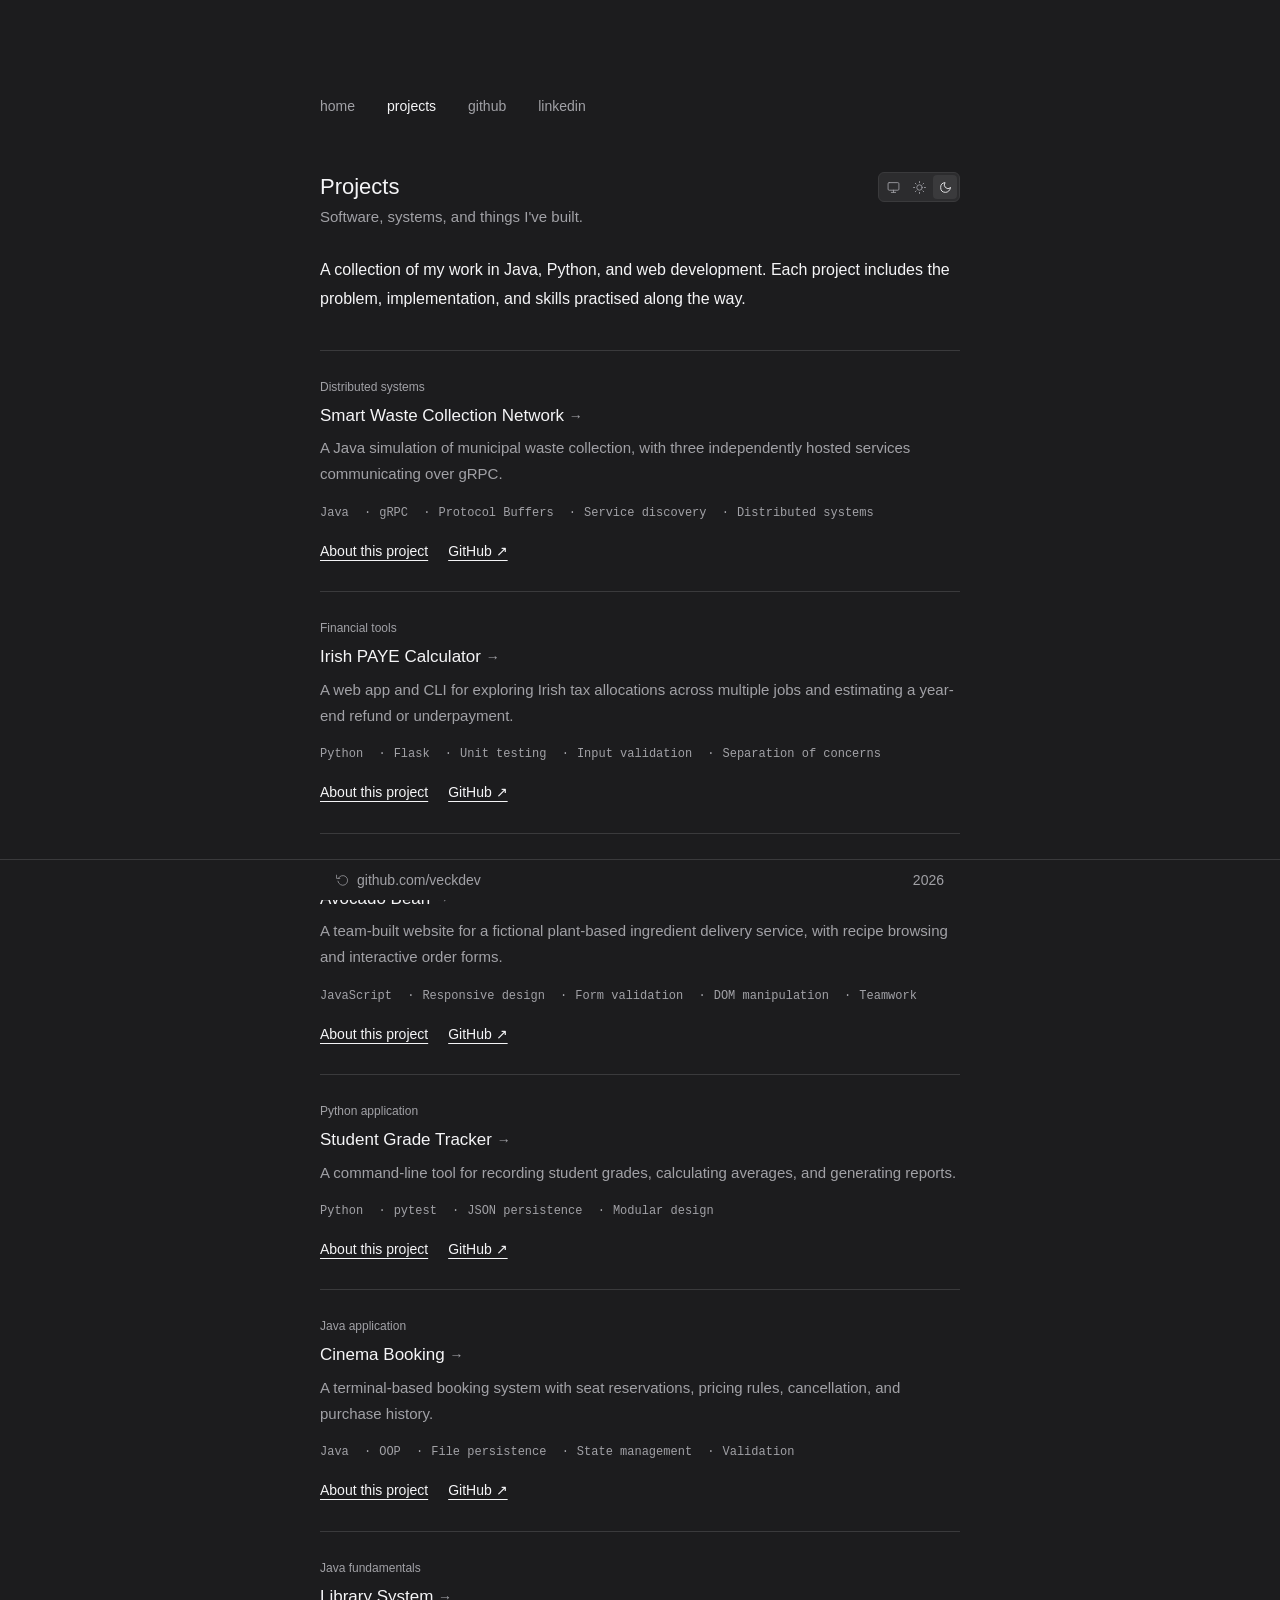
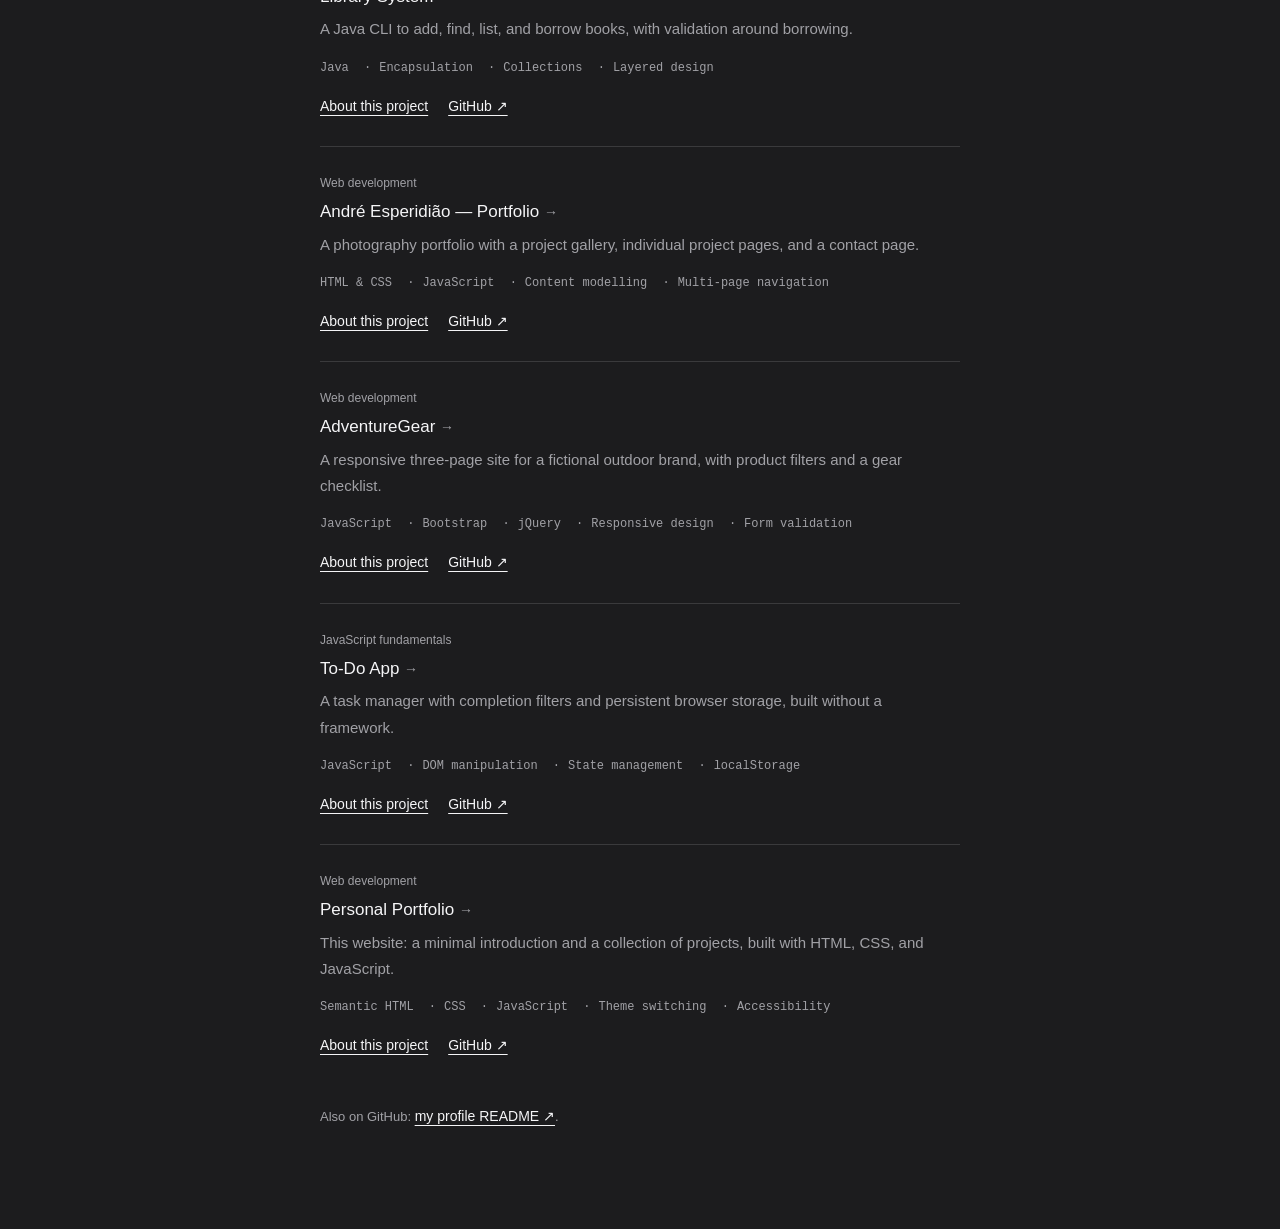
==== projects.html @ 5abac1a1 "Add project pages for various applications including Avocado Bean, Cinema Booking, Library System, P" ====
<!DOCTYPE html>
<html lang="en" data-theme="dark">

<head>
  <meta charset="UTF-8" />
  <meta name="viewport" content="width=device-width, initial-scale=1.0" />
  <title>Projects — Victor da Silva</title>
  <meta name="description" content="Projects and software engineering work by Victor da Silva, a computing student in Dublin." />
  <link rel="stylesheet" href="style.css" />
</head>

<body>
  <a class="skip-link" href="#main">Skip to content</a>
  <main class="wrap" id="main">

    <nav aria-label="Main navigation">
      <a href="index.html">home</a>
      <a href="projects.html" class="active" aria-current="page">projects</a>
      <a href="https://github.com/veckdev" target="_blank" rel="noopener">github</a>
      <a href="https://www.linkedin.com/in/veck/" target="_blank" rel="noopener">linkedin</a>
    </nav>

    <div class="header-row">
      <h1>Projects</h1>
      <div class="theme-sw">
        <button class="th-btn" data-mode="system" aria-label="System theme" aria-pressed="false" title="System">
          <svg viewBox="0 0 24 24">
            <rect x="2" y="3" width="20" height="14" rx="2" />
            <path d="M8 21h8M12 17v4" />
          </svg>
        </button>
        <button class="th-btn" data-mode="light" aria-label="Light theme" aria-pressed="false" title="Light">
          <svg viewBox="0 0 24 24">
            <circle cx="12" cy="12" r="5" />
            <line x1="12" y1="1" x2="12" y2="3" />
            <line x1="12" y1="21" x2="12" y2="23" />
            <line x1="4.22" y1="4.22" x2="5.64" y2="5.64" />
            <line x1="18.36" y1="18.36" x2="19.78" y2="19.78" />
            <line x1="1" y1="12" x2="3" y2="12" />
            <line x1="21" y1="12" x2="23" y2="12" />
            <line x1="4.22" y1="19.78" x2="5.64" y2="18.36" />
            <line x1="18.36" y1="5.64" x2="19.78" y2="4.22" />
          </svg>
        </button>
        <button class="th-btn active" data-mode="dark" aria-label="Dark theme" aria-pressed="false" title="Dark">
          <svg viewBox="0 0 24 24">
            <path d="M21 12.79A9 9 0 1111.21 3 7 7 0 0021 12.79z" />
          </svg>
        </button>
      </div>
    </div>

    <p class="subtitle">Software, systems, and things I've built.</p>
    <p class="bio">A collection of my work in Java, Python, and web development. Each project includes the problem, implementation, and skills practised along the way.</p>
    <ol class="projects-page-list">
      <li class="project-entry">
        <p class="project-kind">Distributed systems</p>
        <h2><a href="projects/smart-waste-collection-network.html">Smart Waste Collection Network <span aria-hidden="true">→</span></a></h2>
        <p class="project-description">A Java simulation of municipal waste collection, with three independently hosted services communicating over gRPC.</p>
        <ul class="skill-tags" aria-label="Skills practised"><li>Java</li><li>gRPC</li><li>Protocol Buffers</li><li>Service discovery</li><li>Distributed systems</li></ul>
        <div class="project-links"><a href="projects/smart-waste-collection-network.html">About this project</a><a href="https://github.com/veckdev/smart-waste-collection-network" target="_blank" rel="noopener">GitHub ↗</a></div>
      </li>
      <li class="project-entry">
        <p class="project-kind">Financial tools</p>
        <h2><a href="projects/tax-calculator.html">Irish PAYE Calculator <span aria-hidden="true">→</span></a></h2>
        <p class="project-description">A web app and CLI for exploring Irish tax allocations across multiple jobs and estimating a year-end refund or underpayment.</p>
        <ul class="skill-tags" aria-label="Skills practised"><li>Python</li><li>Flask</li><li>Unit testing</li><li>Input validation</li><li>Separation of concerns</li></ul>
        <div class="project-links"><a href="projects/tax-calculator.html">About this project</a><a href="https://github.com/veckdev/tax-calculator" target="_blank" rel="noopener">GitHub ↗</a></div>
      </li>
      <li class="project-entry">
        <p class="project-kind">Team project</p>
        <h2><a href="projects/avocado-bean.html">Avocado Bean <span aria-hidden="true">→</span></a></h2>
        <p class="project-description">A team-built website for a fictional plant-based ingredient delivery service, with recipe browsing and interactive order forms.</p>
        <ul class="skill-tags" aria-label="Skills practised"><li>JavaScript</li><li>Responsive design</li><li>Form validation</li><li>DOM manipulation</li><li>Teamwork</li></ul>
        <div class="project-links"><a href="projects/avocado-bean.html">About this project</a><a href="https://github.com/veckdev/avocado-bean" target="_blank" rel="noopener">GitHub ↗</a></div>
      </li>
      <li class="project-entry">
        <p class="project-kind">Python application</p>
        <h2><a href="projects/student-grade-tracker.html">Student Grade Tracker <span aria-hidden="true">→</span></a></h2>
        <p class="project-description">A command-line tool for recording student grades, calculating averages, and generating reports.</p>
        <ul class="skill-tags" aria-label="Skills practised"><li>Python</li><li>pytest</li><li>JSON persistence</li><li>Modular design</li></ul>
        <div class="project-links"><a href="projects/student-grade-tracker.html">About this project</a><a href="https://github.com/veckdev/student-grade-tracker" target="_blank" rel="noopener">GitHub ↗</a></div>
      </li>
      <li class="project-entry">
        <p class="project-kind">Java application</p>
        <h2><a href="projects/cinema-oop.html">Cinema Booking <span aria-hidden="true">→</span></a></h2>
        <p class="project-description">A terminal-based booking system with seat reservations, pricing rules, cancellation, and purchase history.</p>
        <ul class="skill-tags" aria-label="Skills practised"><li>Java</li><li>OOP</li><li>File persistence</li><li>State management</li><li>Validation</li></ul>
        <div class="project-links"><a href="projects/cinema-oop.html">About this project</a><a href="https://github.com/veckdev/cinema-oop" target="_blank" rel="noopener">GitHub ↗</a></div>
      </li>
      <li class="project-entry">
        <p class="project-kind">Java fundamentals</p>
        <h2><a href="projects/library-system.html">Library System <span aria-hidden="true">→</span></a></h2>
        <p class="project-description">A Java CLI to add, find, list, and borrow books, with validation around borrowing.</p>
        <ul class="skill-tags" aria-label="Skills practised"><li>Java</li><li>Encapsulation</li><li>Collections</li><li>Layered design</li></ul>
        <div class="project-links"><a href="projects/library-system.html">About this project</a><a href="https://github.com/veckdev/library-system" target="_blank" rel="noopener">GitHub ↗</a></div>
      </li>
      <li class="project-entry">
        <p class="project-kind">Web development</p>
        <h2><a href="projects/andre-esperidiao.html">André Esperidião — Portfolio <span aria-hidden="true">→</span></a></h2>
        <p class="project-description">A photography portfolio with a project gallery, individual project pages, and a contact page.</p>
        <ul class="skill-tags" aria-label="Skills practised"><li>HTML &amp; CSS</li><li>JavaScript</li><li>Content modelling</li><li>Multi-page navigation</li></ul>
        <div class="project-links"><a href="projects/andre-esperidiao.html">About this project</a><a href="https://github.com/veckdev/andre-esperidiao" target="_blank" rel="noopener">GitHub ↗</a></div>
      </li>
      <li class="project-entry">
        <p class="project-kind">Web development</p>
        <h2><a href="projects/adventuregear-website.html">AdventureGear <span aria-hidden="true">→</span></a></h2>
        <p class="project-description">A responsive three-page site for a fictional outdoor brand, with product filters and a gear checklist.</p>
        <ul class="skill-tags" aria-label="Skills practised"><li>JavaScript</li><li>Bootstrap</li><li>jQuery</li><li>Responsive design</li><li>Form validation</li></ul>
        <div class="project-links"><a href="projects/adventuregear-website.html">About this project</a><a href="https://github.com/veckdev/adventuregear-website" target="_blank" rel="noopener">GitHub ↗</a></div>
      </li>
      <li class="project-entry">
        <p class="project-kind">JavaScript fundamentals</p>
        <h2><a href="projects/todo-app.html">To-Do App <span aria-hidden="true">→</span></a></h2>
        <p class="project-description">A task manager with completion filters and persistent browser storage, built without a framework.</p>
        <ul class="skill-tags" aria-label="Skills practised"><li>JavaScript</li><li>DOM manipulation</li><li>State management</li><li>localStorage</li></ul>
        <div class="project-links"><a href="projects/todo-app.html">About this project</a><a href="https://github.com/veckdev/todo-app" target="_blank" rel="noopener">GitHub ↗</a></div>
      </li>
      <li class="project-entry">
        <p class="project-kind">Web development</p>
        <h2><a href="projects/portfolio-site.html">Personal Portfolio <span aria-hidden="true">→</span></a></h2>
        <p class="project-description">This website: a minimal introduction and a collection of projects, built with HTML, CSS, and JavaScript.</p>
        <ul class="skill-tags" aria-label="Skills practised"><li>Semantic HTML</li><li>CSS</li><li>JavaScript</li><li>Theme switching</li><li>Accessibility</li></ul>
        <div class="project-links"><a href="projects/portfolio-site.html">About this project</a><a href="https://github.com/veckdev/portfolio-site" target="_blank" rel="noopener">GitHub ↗</a></div>
      </li>
    </ol>
    <p class="profile-note">Also on GitHub: <a href="https://github.com/veckdev/veckdev" target="_blank" rel="noopener">my profile README ↗</a>.</p>

  </main>

  <footer>
    <div class="foot-inner">
      <div class="foot-left">
        <span class="foot-icon">
          <svg viewBox="0 0 24 24">
            <polyline points="1 4 1 10 7 10" />
            <path d="M3.51 15a9 9 0 1 0 .49-4.5" />
          </svg>
        </span>
        <a href="https://github.com/veckdev" class="foot-link">github.com/veckdev</a>
      </div>
      <span class="foot-year" id="foot-year"></span>
    </div>
  </footer>

  <script src="script.js"></script>
</body>

</html>
---- style.css ----
*,
*::before,
*::after {
  box-sizing: border-box;
  margin: 0;
  padding: 0;
}

:root {
  --bg: #ffffff;
  --surface: #f2f2f7;
  --border: #c6c6c8;
  --text: #1c1c1e;
  --muted: #6c6c70;
  --dim: #aeaeb2;

  /* Use Apple's system typography when available on the visitor's device. */
  --sans: -apple-system, BlinkMacSystemFont, 'SF Pro Text', 'SF Pro Display', ui-sans-serif, sans-serif;
  --mono: 'SF Mono', SFMono-Regular, ui-monospace, Menlo, Consolas, monospace;

  --sp-1: 8px;
  --sp-2: 4px;
  --sp-3: 2px;
  --sp-4: 12px;
  --sp-5: 40px;
  --sp-7: 16px;
  --sp-8: 48px;
  --sp-9: 32px;

  --r1: 4px;
  --r2: 6px;
}

[data-theme="dark"] {
  --bg: #1c1c1e;
  --surface: #2c2c2e;
  --border: #3a3a3c;
  --text: #f5f5f7;
  --muted: #636366;
  --dim: #48484a;
}

html,
body {
  background: var(--bg);
  color: var(--text);
}

body {
  font-family: var(--sans);
  font-size: 16px;
  font-weight: 400;
  line-height: 1.75;
  -webkit-font-smoothing: antialiased;
  padding: 0 var(--sp-7);
  transition: background 0.2s, color 0.2s;
}

.wrap {
  max-width: 640px;
  margin: 0 auto;
  padding: 96px 0 100px;
}

/* NAV */
nav {
  display: flex;
  gap: var(--sp-9);
  margin-bottom: 56px;
}

nav a {
  font-size: 14px;
  line-height: 20px;
  color: var(--muted);
  text-decoration: none;
  transition: color 0.1s;
}

nav a:hover,
nav a.active {
  color: var(--text);
}

/* HEADER ROW */
.header-row {
  display: flex;
  align-items: center;
  justify-content: space-between;
  margin-bottom: 4px;
}

h1 {
  font-family: var(--sans);
  font-size: 22px;
  font-weight: 500;
  line-height: 1.3;
  color: var(--text);
}

/* THEME SWITCHER */
.theme-sw {
  display: flex;
  align-items: center;
  gap: var(--sp-3);
  background: var(--surface);
  border: 1px solid var(--border);
  border-radius: var(--r2);
  padding: var(--sp-3);
  transition: background 0.2s, border-color 0.2s;
}

.th-btn {
  width: 24px;
  height: 24px;
  display: flex;
  align-items: center;
  justify-content: center;
  border-radius: var(--r1);
  border: none;
  background: transparent;
  color: var(--muted);
  cursor: pointer;
  transition: background 0.1s, color 0.1s;
}

.th-btn:hover {
  color: var(--text);
}

.th-btn.active {
  background: var(--border);
  color: var(--text);
}

.th-btn svg {
  width: 13px;
  height: 13px;
  fill: none;
  stroke: currentColor;
  stroke-width: 1.6;
  stroke-linecap: round;
  stroke-linejoin: round;
}

/* SUBTITLE */
.subtitle {
  font-size: 15px;
  line-height: 22px;
  color: var(--muted);
  margin-bottom: 28px;
}

.subtitle a {
  color: var(--muted);
  text-decoration: underline;
  text-underline-offset: 3px;
  text-decoration-color: var(--dim);
  transition: color 0.1s;
}

.subtitle a:hover {
  color: var(--text);
}

/* BIO */
.bio {
  font-size: 16px;
  line-height: 1.8;
  color: var(--text);
  margin-bottom: 20px;
}

.bio em {
  font-family: var(--sans);
  font-style: italic;
}

.bio a {
  color: var(--text);
  text-decoration: underline;
  text-underline-offset: 3px;
  text-decoration-color: var(--dim);
}

/* PROJECTS */
.proj-label {
  font-size: 14px;
  line-height: 20px;
  color: var(--muted);
  margin-top: 52px;
  margin-bottom: 14px;
}

.proj-list {
  list-style: none;
  display: flex;
  flex-direction: column;
  gap: 10px;
}

.proj-list li {
  display: flex;
  align-items: baseline;
  gap: var(--sp-1);
  font-size: 15px;
  line-height: 24px;
  flex-wrap: wrap;
}

.proj-list a {
  text-decoration: none;
  display: flex;
  align-items: baseline;
  gap: 2px;
  flex-shrink: 0;
}

.proj-name {
  font-size: 15px;
  font-weight: 500;
  color: var(--text);
  transition: color 0.1s;
}

.proj-list a:hover .proj-name {
  color: var(--muted);
}

.proj-arrow {
  font-size: 11px;
  color: var(--dim);
}

.proj-desc {
  color: var(--muted);
  font-size: 15px;
  line-height: 24px;
}

/* WAVE */
.wave {
  margin-top: 52px;
  color: var(--dim);
  font-size: 20px;
  user-select: none;
}

/* FOOTER */
footer {
  position: fixed;
  bottom: 0;
  left: 0;
  right: 0;
  background: var(--bg);
  border-top: 1px solid var(--border);
  transition: background 0.2s, border-color 0.2s;
}

.foot-inner {
  max-width: 640px;
  margin: 0 auto;
  padding: var(--sp-1) var(--sp-7);
  display: flex;
  align-items: center;
  justify-content: space-between;
}

.foot-left {
  display: flex;
  align-items: center;
  gap: var(--sp-1);
}

.foot-icon {
  color: var(--dim);
  display: flex;
  align-items: center;
}

.foot-icon svg {
  width: 13px;
  height: 13px;
  fill: none;
  stroke: currentColor;
  stroke-width: 1.6;
  stroke-linecap: round;
  stroke-linejoin: round;
}

.foot-link {
  font-size: 14px;
  color: var(--muted);
  text-decoration: none;
  transition: color 0.1s;
}

.foot-link:hover {
  color: var(--text);
}

.foot-year {
  font-size: 14px;
  color: var(--muted);
}

@media (max-width: 600px) {
  .wrap {
    padding: 64px 0 80px;
  }
}
/* Shared page structure: retain the original narrow, typography-led layout. */
[data-theme="dark"] {
  --muted: #a1a1a6;
  --dim: #8e8e93;
}

nav { flex-wrap: wrap; row-gap: 16px; }
.header-row { gap: 20px; }
.theme-sw { flex-shrink: 0; }
a:focus-visible, button:focus-visible {
  outline: 2px solid var(--text);
  outline-offset: 5px;
}
.skip-link { position: absolute; top: -100px; padding: 8px; background: var(--bg); }
.skip-link:focus { top: 12px; }
.explore-link { margin-top: 32px; }
.projects-page-list { list-style: none; margin-top: 36px; }
.project-entry { padding: 26px 0 28px; border-top: 1px solid var(--border); }
.project-kind { color: var(--muted); font-size: 12px; margin-bottom: 5px; }
.project-entry h2 { font-size: 17px; font-weight: 500; line-height: 1.5; }
.project-entry h2 a { color: var(--text); text-decoration: none; }
.project-entry h2 a:hover { text-decoration: underline; text-underline-offset: 4px; }
.project-entry h2 span { color: var(--muted); font-size: 14px; }
.project-description { color: var(--muted); font-size: 15px; margin-top: 7px; }
.skill-tags { display: flex; flex-wrap: wrap; gap: 0 8px; list-style: none; margin-top: 14px; }
.skill-tags li {
  font-family: var(--mono);
  color: var(--muted);
  font-size: 12px;
  line-height: 22px;
}
.skill-tags li:not(:last-child)::after { content: " ·"; margin-left: 8px; }
.project-links { display: flex; flex-wrap: wrap; gap: 20px; margin-top: 15px; }
.project-links a, .back-link a, .profile-note a { color: var(--text); text-underline-offset: 4px; font-size: 14px; }
.project-section { margin-top: 30px; }
.project-section h2 { font-size: 15px; font-weight: 500; margin-bottom: 8px; }
.project-section p { color: var(--muted); font-size: 15px; }
.detail-links { margin-top: 32px; }
.back-link { margin-top: 36px; }
.profile-note, .project-note { font-size: 13px; color: var(--muted); margin-top: 18px; }
@media (max-width: 420px) {
  nav { gap: 24px; }
  .header-row { align-items: flex-start; gap: 12px; }
  .header-row h1 { overflow-wrap: anywhere; }
}
@media (prefers-reduced-motion: reduce) {
  *, *::before, *::after { transition: none !important; }
}

code, kbd, samp, pre {
  font-family: var(--mono);
}
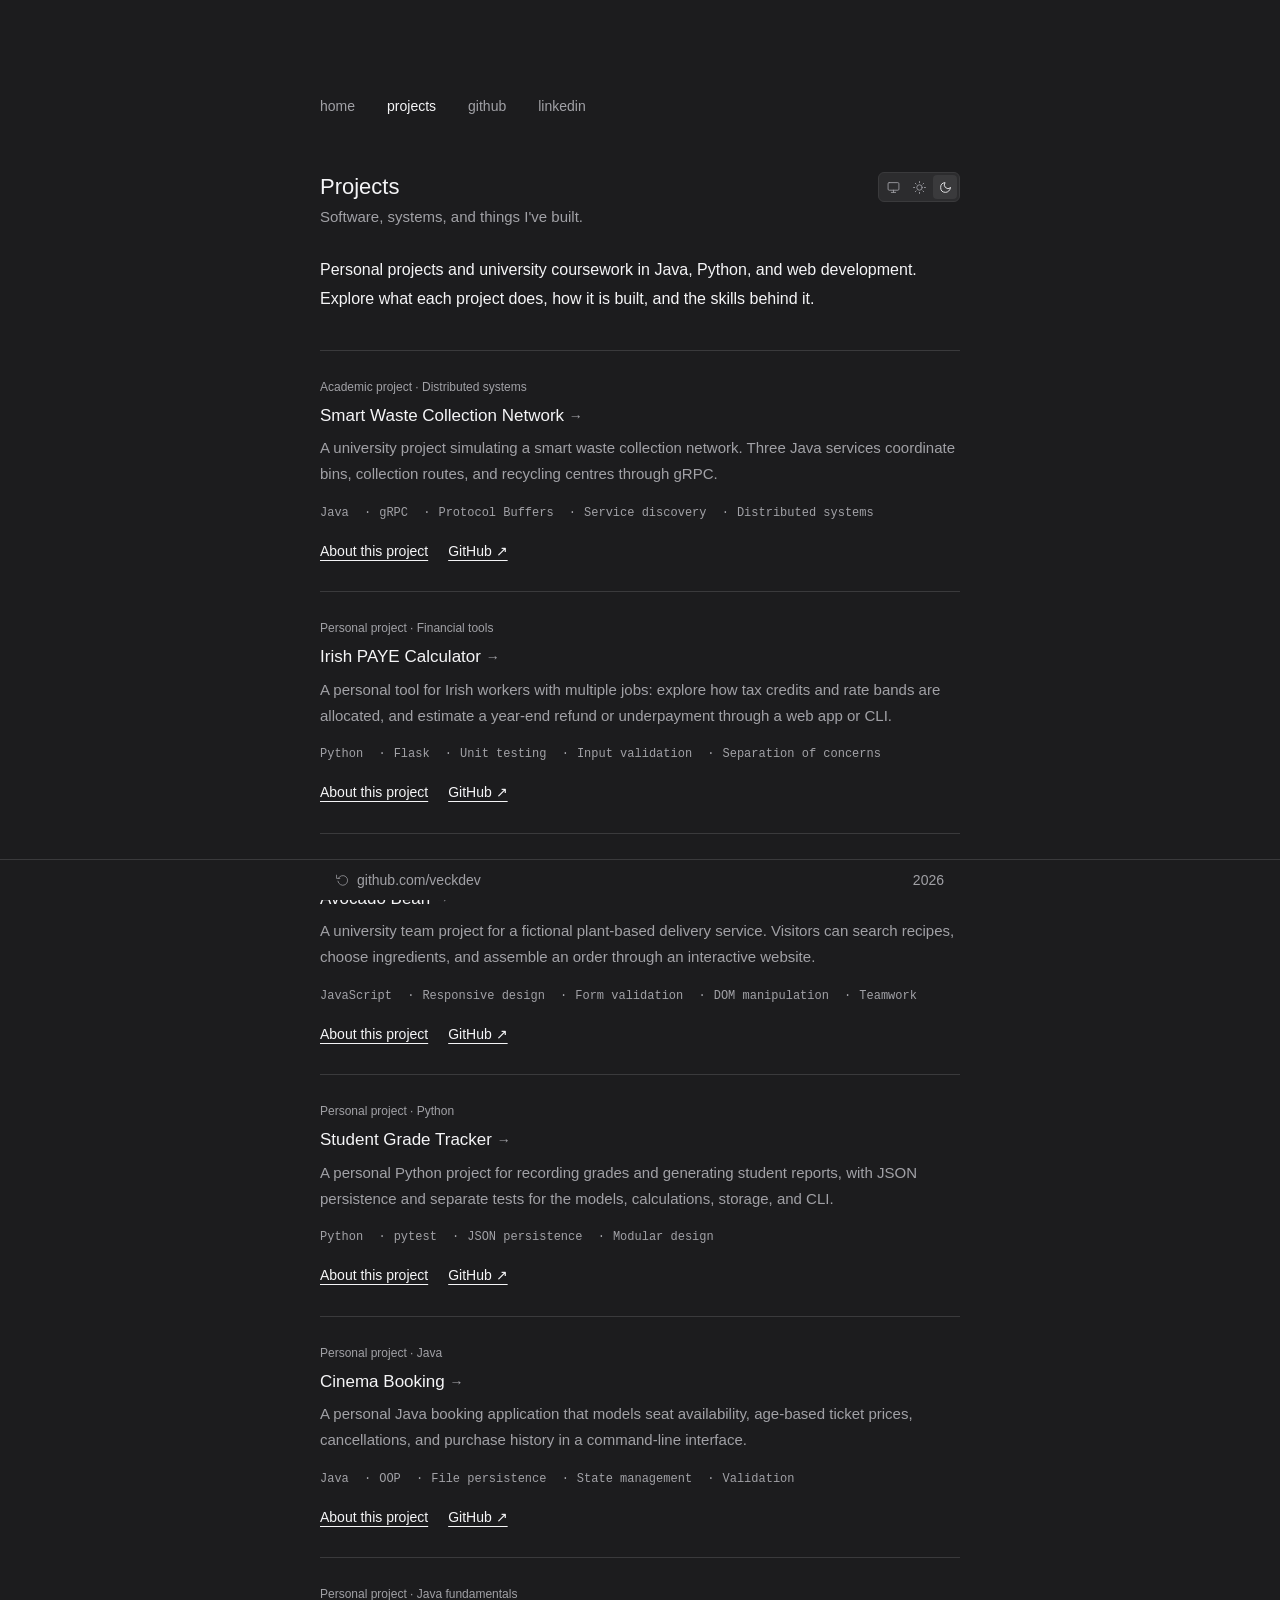
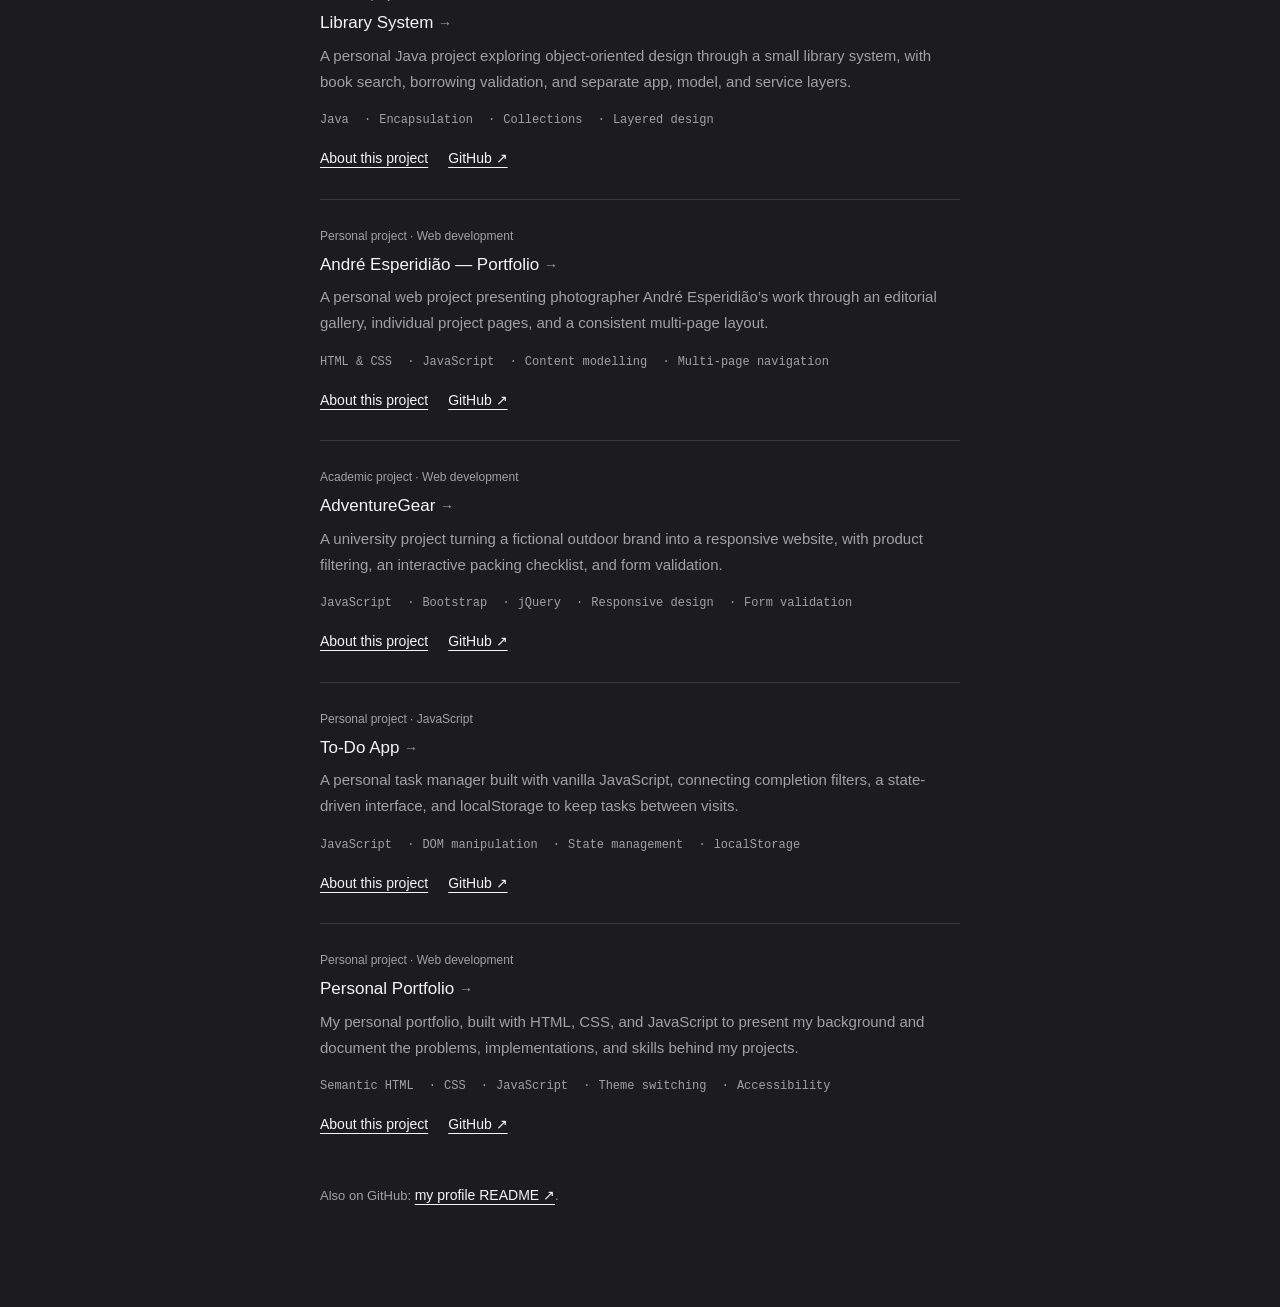
==== commit a9399f7f: "fix: update project descriptions and classifications for clarity and consistency" ====
--- a/projects.html
+++ b/projects.html
@@ -51,75 +51,75 @@
     </div>
 
     <p class="subtitle">Software, systems, and things I've built.</p>
-    <p class="bio">A collection of my work in Java, Python, and web development. Each project includes the problem, implementation, and skills practised along the way.</p>
+    <p class="bio">Personal projects and university coursework in Java, Python, and web development. Explore what each project does, how it is built, and the skills behind it.</p>
     <ol class="projects-page-list">
       <li class="project-entry">
-        <p class="project-kind">Distributed systems</p>
+        <p class="project-kind">Academic project · Distributed systems</p>
         <h2><a href="projects/smart-waste-collection-network.html">Smart Waste Collection Network <span aria-hidden="true">→</span></a></h2>
-        <p class="project-description">A Java simulation of municipal waste collection, with three independently hosted services communicating over gRPC.</p>
+        <p class="project-description">A university project simulating a smart waste collection network. Three Java services coordinate bins, collection routes, and recycling centres through gRPC.</p>
         <ul class="skill-tags" aria-label="Skills practised"><li>Java</li><li>gRPC</li><li>Protocol Buffers</li><li>Service discovery</li><li>Distributed systems</li></ul>
         <div class="project-links"><a href="projects/smart-waste-collection-network.html">About this project</a><a href="https://github.com/veckdev/smart-waste-collection-network" target="_blank" rel="noopener">GitHub ↗</a></div>
       </li>
       <li class="project-entry">
-        <p class="project-kind">Financial tools</p>
+        <p class="project-kind">Personal project · Financial tools</p>
         <h2><a href="projects/tax-calculator.html">Irish PAYE Calculator <span aria-hidden="true">→</span></a></h2>
-        <p class="project-description">A web app and CLI for exploring Irish tax allocations across multiple jobs and estimating a year-end refund or underpayment.</p>
+        <p class="project-description">A personal tool for Irish workers with multiple jobs: explore how tax credits and rate bands are allocated, and estimate a year-end refund or underpayment through a web app or CLI.</p>
         <ul class="skill-tags" aria-label="Skills practised"><li>Python</li><li>Flask</li><li>Unit testing</li><li>Input validation</li><li>Separation of concerns</li></ul>
         <div class="project-links"><a href="projects/tax-calculator.html">About this project</a><a href="https://github.com/veckdev/tax-calculator" target="_blank" rel="noopener">GitHub ↗</a></div>
       </li>
       <li class="project-entry">
-        <p class="project-kind">Team project</p>
+        <p class="project-kind">Academic project · Team collaboration</p>
         <h2><a href="projects/avocado-bean.html">Avocado Bean <span aria-hidden="true">→</span></a></h2>
-        <p class="project-description">A team-built website for a fictional plant-based ingredient delivery service, with recipe browsing and interactive order forms.</p>
+        <p class="project-description">A university team project for a fictional plant-based delivery service. Visitors can search recipes, choose ingredients, and assemble an order through an interactive website.</p>
         <ul class="skill-tags" aria-label="Skills practised"><li>JavaScript</li><li>Responsive design</li><li>Form validation</li><li>DOM manipulation</li><li>Teamwork</li></ul>
         <div class="project-links"><a href="projects/avocado-bean.html">About this project</a><a href="https://github.com/veckdev/avocado-bean" target="_blank" rel="noopener">GitHub ↗</a></div>
       </li>
       <li class="project-entry">
-        <p class="project-kind">Python application</p>
+        <p class="project-kind">Personal project · Python</p>
         <h2><a href="projects/student-grade-tracker.html">Student Grade Tracker <span aria-hidden="true">→</span></a></h2>
-        <p class="project-description">A command-line tool for recording student grades, calculating averages, and generating reports.</p>
+        <p class="project-description">A personal Python project for recording grades and generating student reports, with JSON persistence and separate tests for the models, calculations, storage, and CLI.</p>
         <ul class="skill-tags" aria-label="Skills practised"><li>Python</li><li>pytest</li><li>JSON persistence</li><li>Modular design</li></ul>
         <div class="project-links"><a href="projects/student-grade-tracker.html">About this project</a><a href="https://github.com/veckdev/student-grade-tracker" target="_blank" rel="noopener">GitHub ↗</a></div>
       </li>
       <li class="project-entry">
-        <p class="project-kind">Java application</p>
+        <p class="project-kind">Personal project · Java</p>
         <h2><a href="projects/cinema-oop.html">Cinema Booking <span aria-hidden="true">→</span></a></h2>
-        <p class="project-description">A terminal-based booking system with seat reservations, pricing rules, cancellation, and purchase history.</p>
+        <p class="project-description">A personal Java booking application that models seat availability, age-based ticket prices, cancellations, and purchase history in a command-line interface.</p>
         <ul class="skill-tags" aria-label="Skills practised"><li>Java</li><li>OOP</li><li>File persistence</li><li>State management</li><li>Validation</li></ul>
         <div class="project-links"><a href="projects/cinema-oop.html">About this project</a><a href="https://github.com/veckdev/cinema-oop" target="_blank" rel="noopener">GitHub ↗</a></div>
       </li>
       <li class="project-entry">
-        <p class="project-kind">Java fundamentals</p>
+        <p class="project-kind">Personal project · Java fundamentals</p>
         <h2><a href="projects/library-system.html">Library System <span aria-hidden="true">→</span></a></h2>
-        <p class="project-description">A Java CLI to add, find, list, and borrow books, with validation around borrowing.</p>
+        <p class="project-description">A personal Java project exploring object-oriented design through a small library system, with book search, borrowing validation, and separate app, model, and service layers.</p>
         <ul class="skill-tags" aria-label="Skills practised"><li>Java</li><li>Encapsulation</li><li>Collections</li><li>Layered design</li></ul>
         <div class="project-links"><a href="projects/library-system.html">About this project</a><a href="https://github.com/veckdev/library-system" target="_blank" rel="noopener">GitHub ↗</a></div>
       </li>
       <li class="project-entry">
-        <p class="project-kind">Web development</p>
+        <p class="project-kind">Personal project · Web development</p>
         <h2><a href="projects/andre-esperidiao.html">André Esperidião — Portfolio <span aria-hidden="true">→</span></a></h2>
-        <p class="project-description">A photography portfolio with a project gallery, individual project pages, and a contact page.</p>
+        <p class="project-description">A personal web project presenting photographer André Esperidião’s work through an editorial gallery, individual project pages, and a consistent multi-page layout.</p>
         <ul class="skill-tags" aria-label="Skills practised"><li>HTML &amp; CSS</li><li>JavaScript</li><li>Content modelling</li><li>Multi-page navigation</li></ul>
         <div class="project-links"><a href="projects/andre-esperidiao.html">About this project</a><a href="https://github.com/veckdev/andre-esperidiao" target="_blank" rel="noopener">GitHub ↗</a></div>
       </li>
       <li class="project-entry">
-        <p class="project-kind">Web development</p>
+        <p class="project-kind">Academic project · Web development</p>
         <h2><a href="projects/adventuregear-website.html">AdventureGear <span aria-hidden="true">→</span></a></h2>
-        <p class="project-description">A responsive three-page site for a fictional outdoor brand, with product filters and a gear checklist.</p>
+        <p class="project-description">A university project turning a fictional outdoor brand into a responsive website, with product filtering, an interactive packing checklist, and form validation.</p>
         <ul class="skill-tags" aria-label="Skills practised"><li>JavaScript</li><li>Bootstrap</li><li>jQuery</li><li>Responsive design</li><li>Form validation</li></ul>
         <div class="project-links"><a href="projects/adventuregear-website.html">About this project</a><a href="https://github.com/veckdev/adventuregear-website" target="_blank" rel="noopener">GitHub ↗</a></div>
       </li>
       <li class="project-entry">
-        <p class="project-kind">JavaScript fundamentals</p>
+        <p class="project-kind">Personal project · JavaScript</p>
         <h2><a href="projects/todo-app.html">To-Do App <span aria-hidden="true">→</span></a></h2>
-        <p class="project-description">A task manager with completion filters and persistent browser storage, built without a framework.</p>
+        <p class="project-description">A personal task manager built with vanilla JavaScript, connecting completion filters, a state-driven interface, and localStorage to keep tasks between visits.</p>
         <ul class="skill-tags" aria-label="Skills practised"><li>JavaScript</li><li>DOM manipulation</li><li>State management</li><li>localStorage</li></ul>
         <div class="project-links"><a href="projects/todo-app.html">About this project</a><a href="https://github.com/veckdev/todo-app" target="_blank" rel="noopener">GitHub ↗</a></div>
       </li>
       <li class="project-entry">
-        <p class="project-kind">Web development</p>
+        <p class="project-kind">Personal project · Web development</p>
         <h2><a href="projects/portfolio-site.html">Personal Portfolio <span aria-hidden="true">→</span></a></h2>
-        <p class="project-description">This website: a minimal introduction and a collection of projects, built with HTML, CSS, and JavaScript.</p>
+        <p class="project-description">My personal portfolio, built with HTML, CSS, and JavaScript to present my background and document the problems, implementations, and skills behind my projects.</p>
         <ul class="skill-tags" aria-label="Skills practised"><li>Semantic HTML</li><li>CSS</li><li>JavaScript</li><li>Theme switching</li><li>Accessibility</li></ul>
         <div class="project-links"><a href="projects/portfolio-site.html">About this project</a><a href="https://github.com/veckdev/portfolio-site" target="_blank" rel="noopener">GitHub ↗</a></div>
       </li>
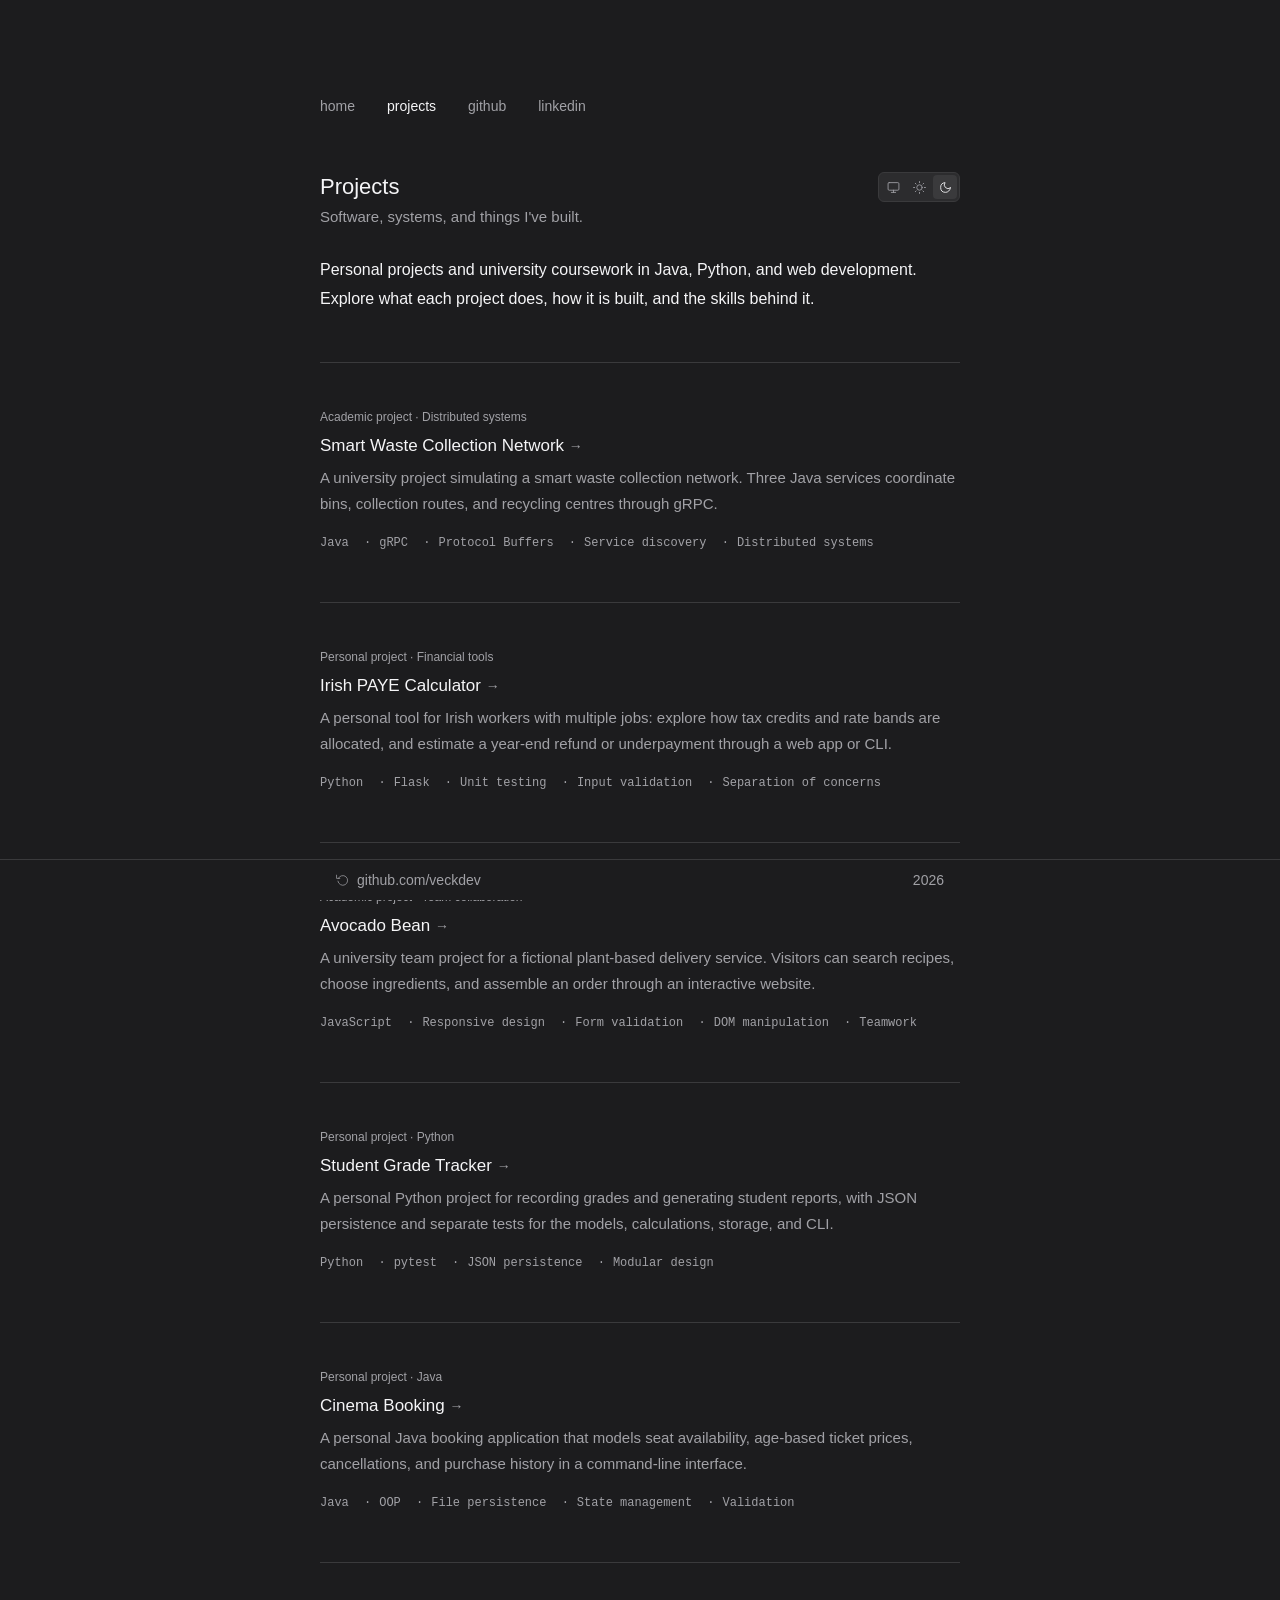
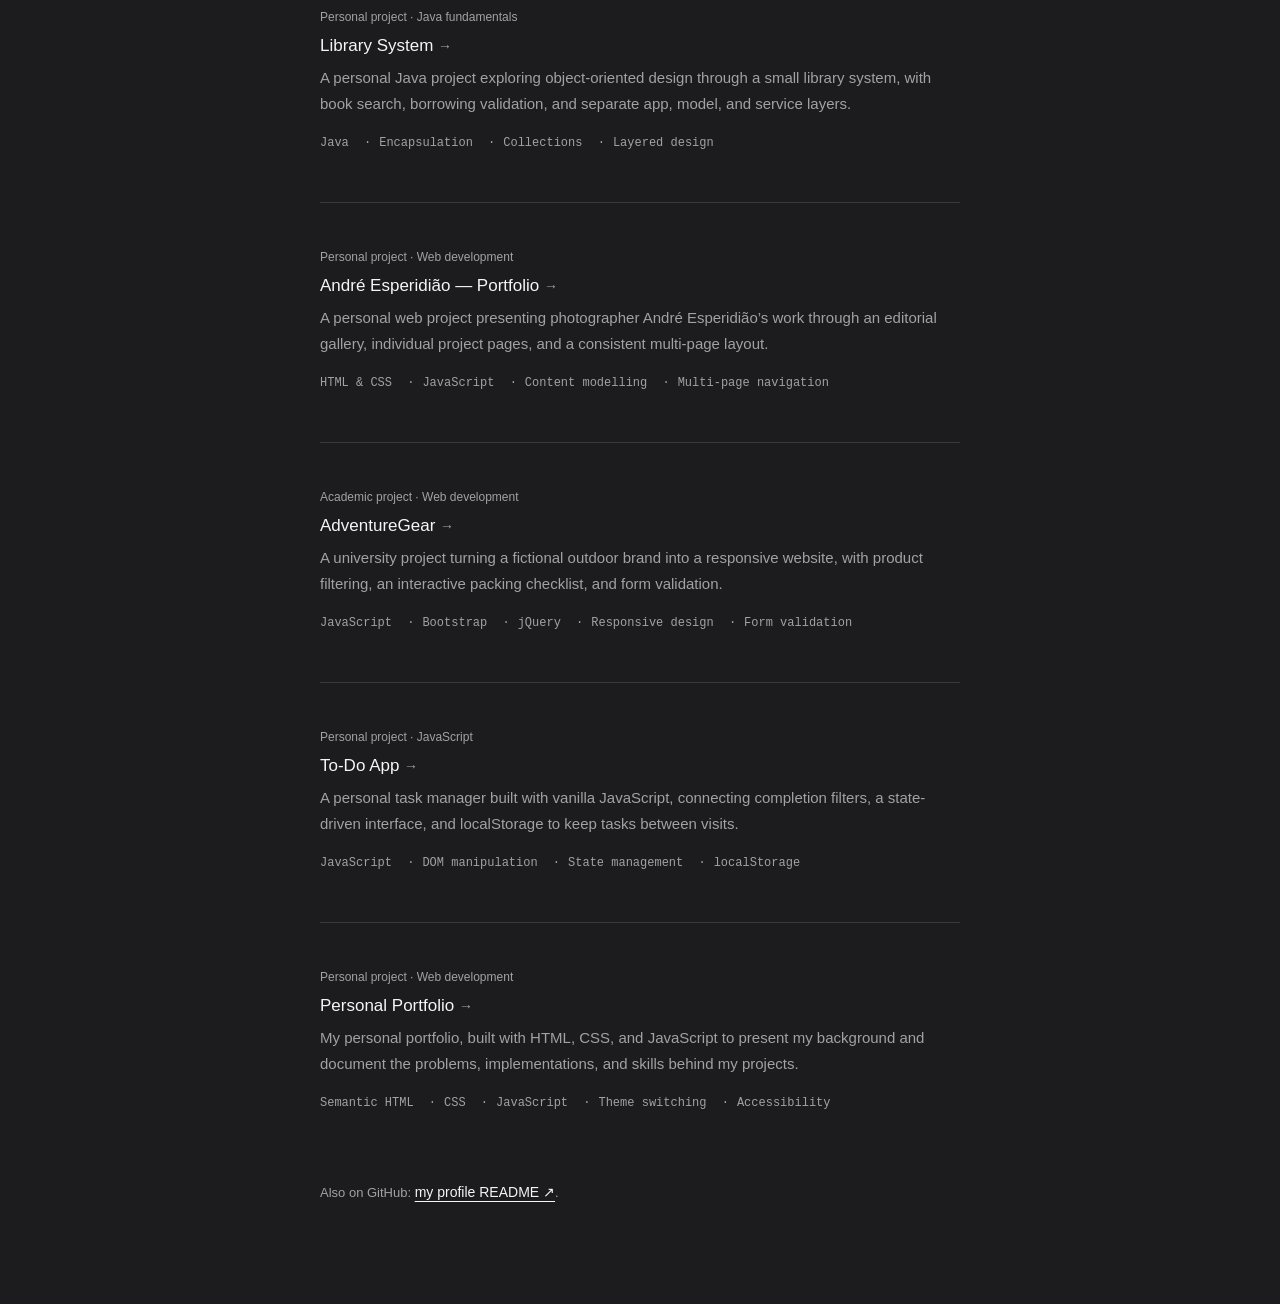
==== commit b5ed920f: "fix: adjust project entry padding and margin for improved layout consistency" ====
--- a/projects.html
+++ b/projects.html
@@ -58,70 +58,60 @@
         <h2><a href="projects/smart-waste-collection-network.html">Smart Waste Collection Network <span aria-hidden="true">→</span></a></h2>
         <p class="project-description">A university project simulating a smart waste collection network. Three Java services coordinate bins, collection routes, and recycling centres through gRPC.</p>
         <ul class="skill-tags" aria-label="Skills practised"><li>Java</li><li>gRPC</li><li>Protocol Buffers</li><li>Service discovery</li><li>Distributed systems</li></ul>
-        <div class="project-links"><a href="projects/smart-waste-collection-network.html">About this project</a><a href="https://github.com/veckdev/smart-waste-collection-network" target="_blank" rel="noopener">GitHub ↗</a></div>
       </li>
       <li class="project-entry">
         <p class="project-kind">Personal project · Financial tools</p>
         <h2><a href="projects/tax-calculator.html">Irish PAYE Calculator <span aria-hidden="true">→</span></a></h2>
         <p class="project-description">A personal tool for Irish workers with multiple jobs: explore how tax credits and rate bands are allocated, and estimate a year-end refund or underpayment through a web app or CLI.</p>
         <ul class="skill-tags" aria-label="Skills practised"><li>Python</li><li>Flask</li><li>Unit testing</li><li>Input validation</li><li>Separation of concerns</li></ul>
-        <div class="project-links"><a href="projects/tax-calculator.html">About this project</a><a href="https://github.com/veckdev/tax-calculator" target="_blank" rel="noopener">GitHub ↗</a></div>
       </li>
       <li class="project-entry">
         <p class="project-kind">Academic project · Team collaboration</p>
         <h2><a href="projects/avocado-bean.html">Avocado Bean <span aria-hidden="true">→</span></a></h2>
         <p class="project-description">A university team project for a fictional plant-based delivery service. Visitors can search recipes, choose ingredients, and assemble an order through an interactive website.</p>
         <ul class="skill-tags" aria-label="Skills practised"><li>JavaScript</li><li>Responsive design</li><li>Form validation</li><li>DOM manipulation</li><li>Teamwork</li></ul>
-        <div class="project-links"><a href="projects/avocado-bean.html">About this project</a><a href="https://github.com/veckdev/avocado-bean" target="_blank" rel="noopener">GitHub ↗</a></div>
       </li>
       <li class="project-entry">
         <p class="project-kind">Personal project · Python</p>
         <h2><a href="projects/student-grade-tracker.html">Student Grade Tracker <span aria-hidden="true">→</span></a></h2>
         <p class="project-description">A personal Python project for recording grades and generating student reports, with JSON persistence and separate tests for the models, calculations, storage, and CLI.</p>
         <ul class="skill-tags" aria-label="Skills practised"><li>Python</li><li>pytest</li><li>JSON persistence</li><li>Modular design</li></ul>
-        <div class="project-links"><a href="projects/student-grade-tracker.html">About this project</a><a href="https://github.com/veckdev/student-grade-tracker" target="_blank" rel="noopener">GitHub ↗</a></div>
       </li>
       <li class="project-entry">
         <p class="project-kind">Personal project · Java</p>
         <h2><a href="projects/cinema-oop.html">Cinema Booking <span aria-hidden="true">→</span></a></h2>
         <p class="project-description">A personal Java booking application that models seat availability, age-based ticket prices, cancellations, and purchase history in a command-line interface.</p>
         <ul class="skill-tags" aria-label="Skills practised"><li>Java</li><li>OOP</li><li>File persistence</li><li>State management</li><li>Validation</li></ul>
-        <div class="project-links"><a href="projects/cinema-oop.html">About this project</a><a href="https://github.com/veckdev/cinema-oop" target="_blank" rel="noopener">GitHub ↗</a></div>
       </li>
       <li class="project-entry">
         <p class="project-kind">Personal project · Java fundamentals</p>
         <h2><a href="projects/library-system.html">Library System <span aria-hidden="true">→</span></a></h2>
         <p class="project-description">A personal Java project exploring object-oriented design through a small library system, with book search, borrowing validation, and separate app, model, and service layers.</p>
         <ul class="skill-tags" aria-label="Skills practised"><li>Java</li><li>Encapsulation</li><li>Collections</li><li>Layered design</li></ul>
-        <div class="project-links"><a href="projects/library-system.html">About this project</a><a href="https://github.com/veckdev/library-system" target="_blank" rel="noopener">GitHub ↗</a></div>
       </li>
       <li class="project-entry">
         <p class="project-kind">Personal project · Web development</p>
         <h2><a href="projects/andre-esperidiao.html">André Esperidião — Portfolio <span aria-hidden="true">→</span></a></h2>
         <p class="project-description">A personal web project presenting photographer André Esperidião’s work through an editorial gallery, individual project pages, and a consistent multi-page layout.</p>
         <ul class="skill-tags" aria-label="Skills practised"><li>HTML &amp; CSS</li><li>JavaScript</li><li>Content modelling</li><li>Multi-page navigation</li></ul>
-        <div class="project-links"><a href="projects/andre-esperidiao.html">About this project</a><a href="https://github.com/veckdev/andre-esperidiao" target="_blank" rel="noopener">GitHub ↗</a></div>
       </li>
       <li class="project-entry">
         <p class="project-kind">Academic project · Web development</p>
         <h2><a href="projects/adventuregear-website.html">AdventureGear <span aria-hidden="true">→</span></a></h2>
         <p class="project-description">A university project turning a fictional outdoor brand into a responsive website, with product filtering, an interactive packing checklist, and form validation.</p>
         <ul class="skill-tags" aria-label="Skills practised"><li>JavaScript</li><li>Bootstrap</li><li>jQuery</li><li>Responsive design</li><li>Form validation</li></ul>
-        <div class="project-links"><a href="projects/adventuregear-website.html">About this project</a><a href="https://github.com/veckdev/adventuregear-website" target="_blank" rel="noopener">GitHub ↗</a></div>
       </li>
       <li class="project-entry">
         <p class="project-kind">Personal project · JavaScript</p>
         <h2><a href="projects/todo-app.html">To-Do App <span aria-hidden="true">→</span></a></h2>
         <p class="project-description">A personal task manager built with vanilla JavaScript, connecting completion filters, a state-driven interface, and localStorage to keep tasks between visits.</p>
         <ul class="skill-tags" aria-label="Skills practised"><li>JavaScript</li><li>DOM manipulation</li><li>State management</li><li>localStorage</li></ul>
-        <div class="project-links"><a href="projects/todo-app.html">About this project</a><a href="https://github.com/veckdev/todo-app" target="_blank" rel="noopener">GitHub ↗</a></div>
       </li>
       <li class="project-entry">
         <p class="project-kind">Personal project · Web development</p>
         <h2><a href="projects/portfolio-site.html">Personal Portfolio <span aria-hidden="true">→</span></a></h2>
         <p class="project-description">My personal portfolio, built with HTML, CSS, and JavaScript to present my background and document the problems, implementations, and skills behind my projects.</p>
         <ul class="skill-tags" aria-label="Skills practised"><li>Semantic HTML</li><li>CSS</li><li>JavaScript</li><li>Theme switching</li><li>Accessibility</li></ul>
-        <div class="project-links"><a href="projects/portfolio-site.html">About this project</a><a href="https://github.com/veckdev/portfolio-site" target="_blank" rel="noopener">GitHub ↗</a></div>
       </li>
     </ol>
     <p class="profile-note">Also on GitHub: <a href="https://github.com/veckdev/veckdev" target="_blank" rel="noopener">my profile README ↗</a>.</p>
--- a/style.css
+++ b/style.css
@@ -325,8 +325,8 @@
 .skip-link { position: absolute; top: -100px; padding: 8px; background: var(--bg); }
 .skip-link:focus { top: 12px; }
 .explore-link { margin-top: 32px; }
-.projects-page-list { list-style: none; margin-top: 36px; }
-.project-entry { padding: 26px 0 28px; border-top: 1px solid var(--border); }
+.projects-page-list { list-style: none; margin-top: 48px; }
+.project-entry { padding: 44px 0 48px; border-top: 1px solid var(--border); }
 .project-kind { color: var(--muted); font-size: 12px; margin-bottom: 5px; }
 .project-entry h2 { font-size: 17px; font-weight: 500; line-height: 1.5; }
 .project-entry h2 a { color: var(--text); text-decoration: none; }
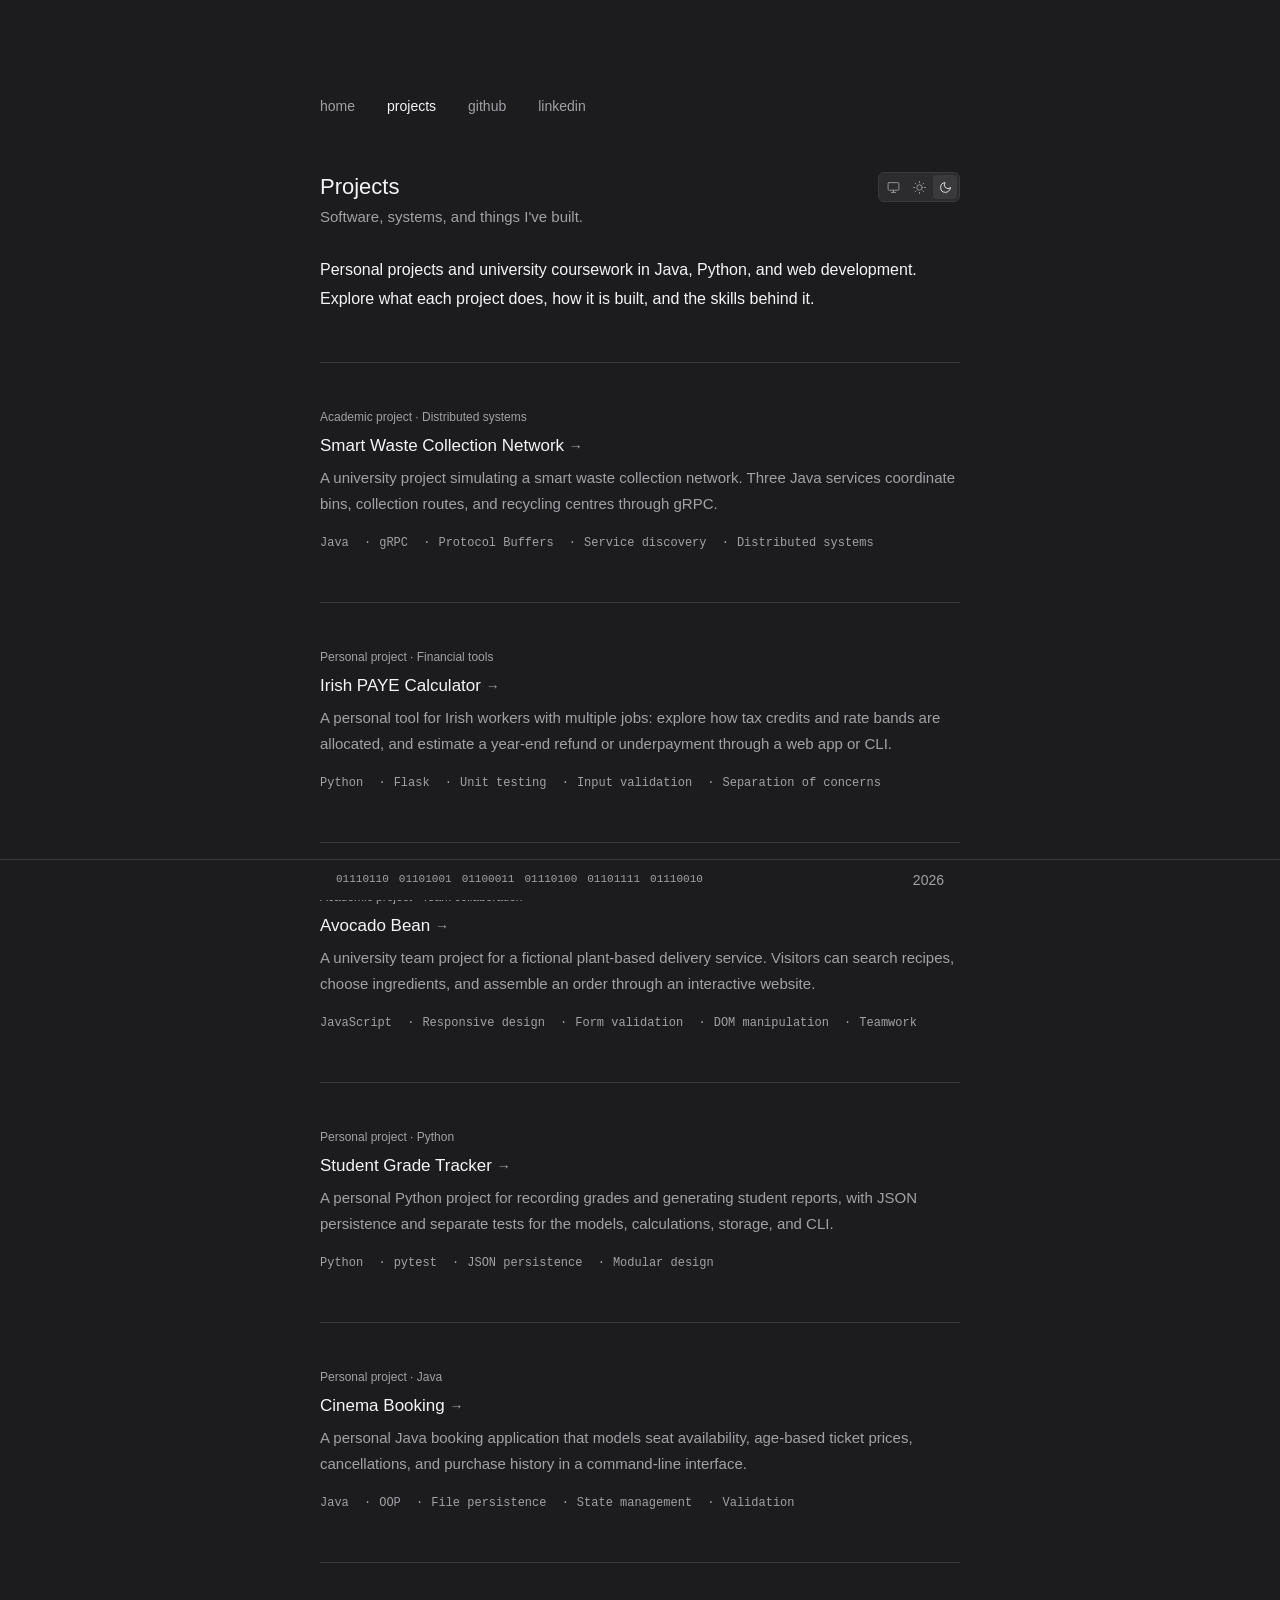
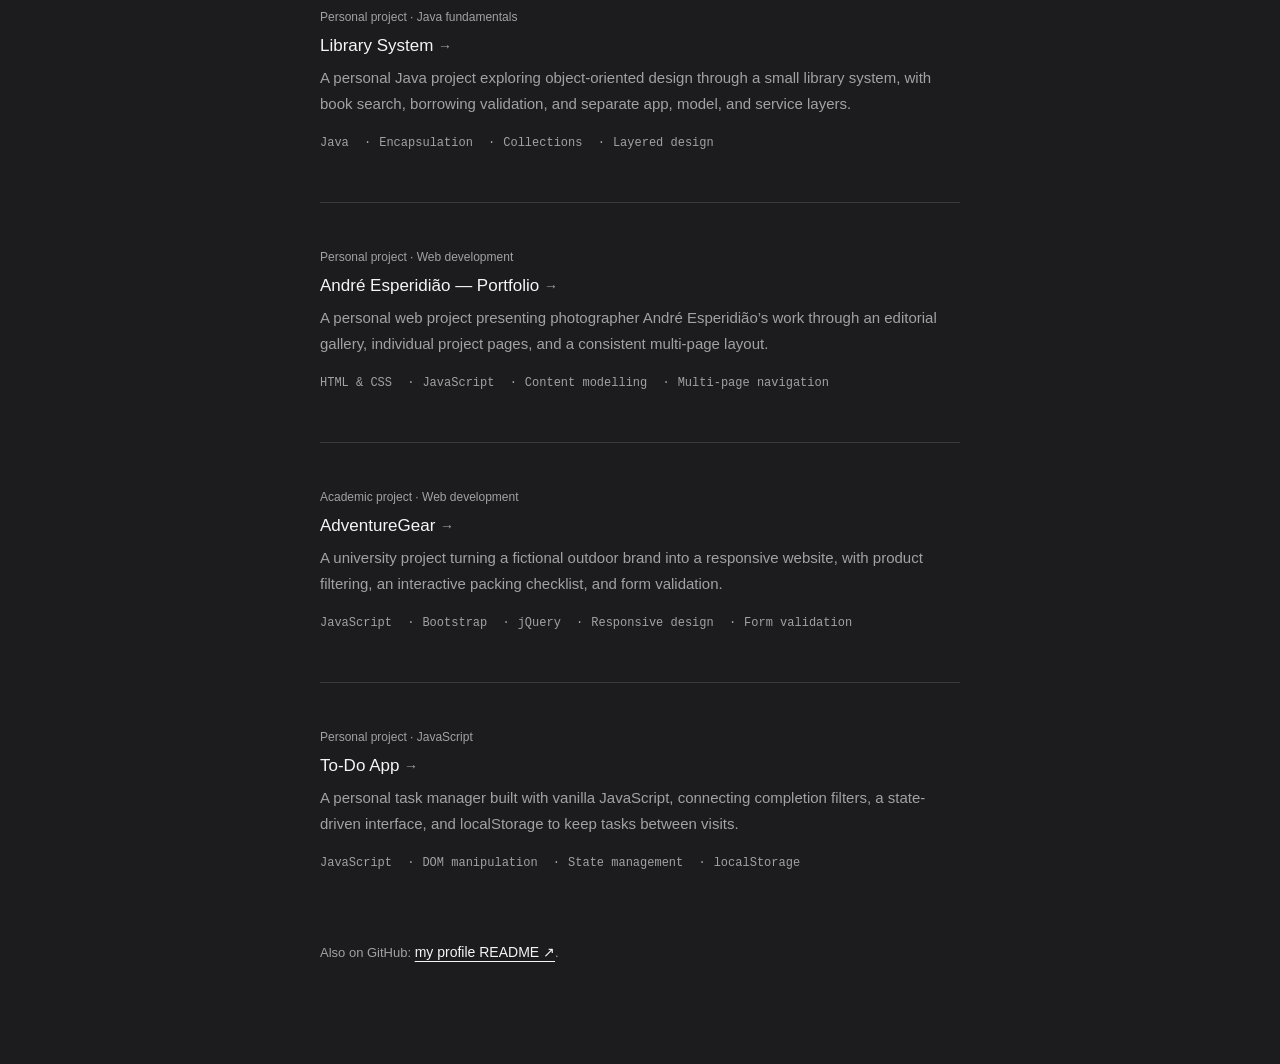
==== commit 5358915d: "feat: add binary signature for footer and style adjustments" ====
--- a/projects.html
+++ b/projects.html
@@ -107,12 +107,6 @@
         <p class="project-description">A personal task manager built with vanilla JavaScript, connecting completion filters, a state-driven interface, and localStorage to keep tasks between visits.</p>
         <ul class="skill-tags" aria-label="Skills practised"><li>JavaScript</li><li>DOM manipulation</li><li>State management</li><li>localStorage</li></ul>
       </li>
-      <li class="project-entry">
-        <p class="project-kind">Personal project · Web development</p>
-        <h2><a href="projects/portfolio-site.html">Personal Portfolio <span aria-hidden="true">→</span></a></h2>
-        <p class="project-description">My personal portfolio, built with HTML, CSS, and JavaScript to present my background and document the problems, implementations, and skills behind my projects.</p>
-        <ul class="skill-tags" aria-label="Skills practised"><li>Semantic HTML</li><li>CSS</li><li>JavaScript</li><li>Theme switching</li><li>Accessibility</li></ul>
-      </li>
     </ol>
     <p class="profile-note">Also on GitHub: <a href="https://github.com/veckdev/veckdev" target="_blank" rel="noopener">my profile README ↗</a>.</p>
 
@@ -120,15 +114,7 @@
 
   <footer>
     <div class="foot-inner">
-      <div class="foot-left">
-        <span class="foot-icon">
-          <svg viewBox="0 0 24 24">
-            <polyline points="1 4 1 10 7 10" />
-            <path d="M3.51 15a9 9 0 1 0 .49-4.5" />
-          </svg>
-        </span>
-        <a href="https://github.com/veckdev" class="foot-link">github.com/veckdev</a>
-      </div>
+      <div class="binary-signature" role="img" aria-label="victor in binary" title="victor"><span aria-hidden="true">01110110</span><span aria-hidden="true">01101001</span><span aria-hidden="true">01100011</span><span aria-hidden="true">01110100</span><span aria-hidden="true">01101111</span><span aria-hidden="true">01110010</span></div>
       <span class="foot-year" id="foot-year"></span>
     </div>
   </footer>
--- a/style.css
+++ b/style.css
@@ -361,3 +361,25 @@
 code, kbd, samp, pre {
   font-family: var(--mono);
 }
+
+/* A quiet ASCII signature: one byte per letter in “victor”. */
+.binary-signature {
+  display: flex;
+  flex-wrap: wrap;
+  gap: 3px 10px;
+  max-width: 100%;
+  font-family: var(--mono);
+  font-size: 11px;
+  line-height: 1.6;
+  color: var(--muted);
+}
+.foot-inner { gap: 16px; }
+.foot-year { flex-shrink: 0; }
+@media (max-width: 480px) {
+  .binary-signature {
+    display: grid;
+    grid-template-columns: repeat(3, auto);
+    gap: 2px 10px;
+    font-size: 10px;
+  }
+}
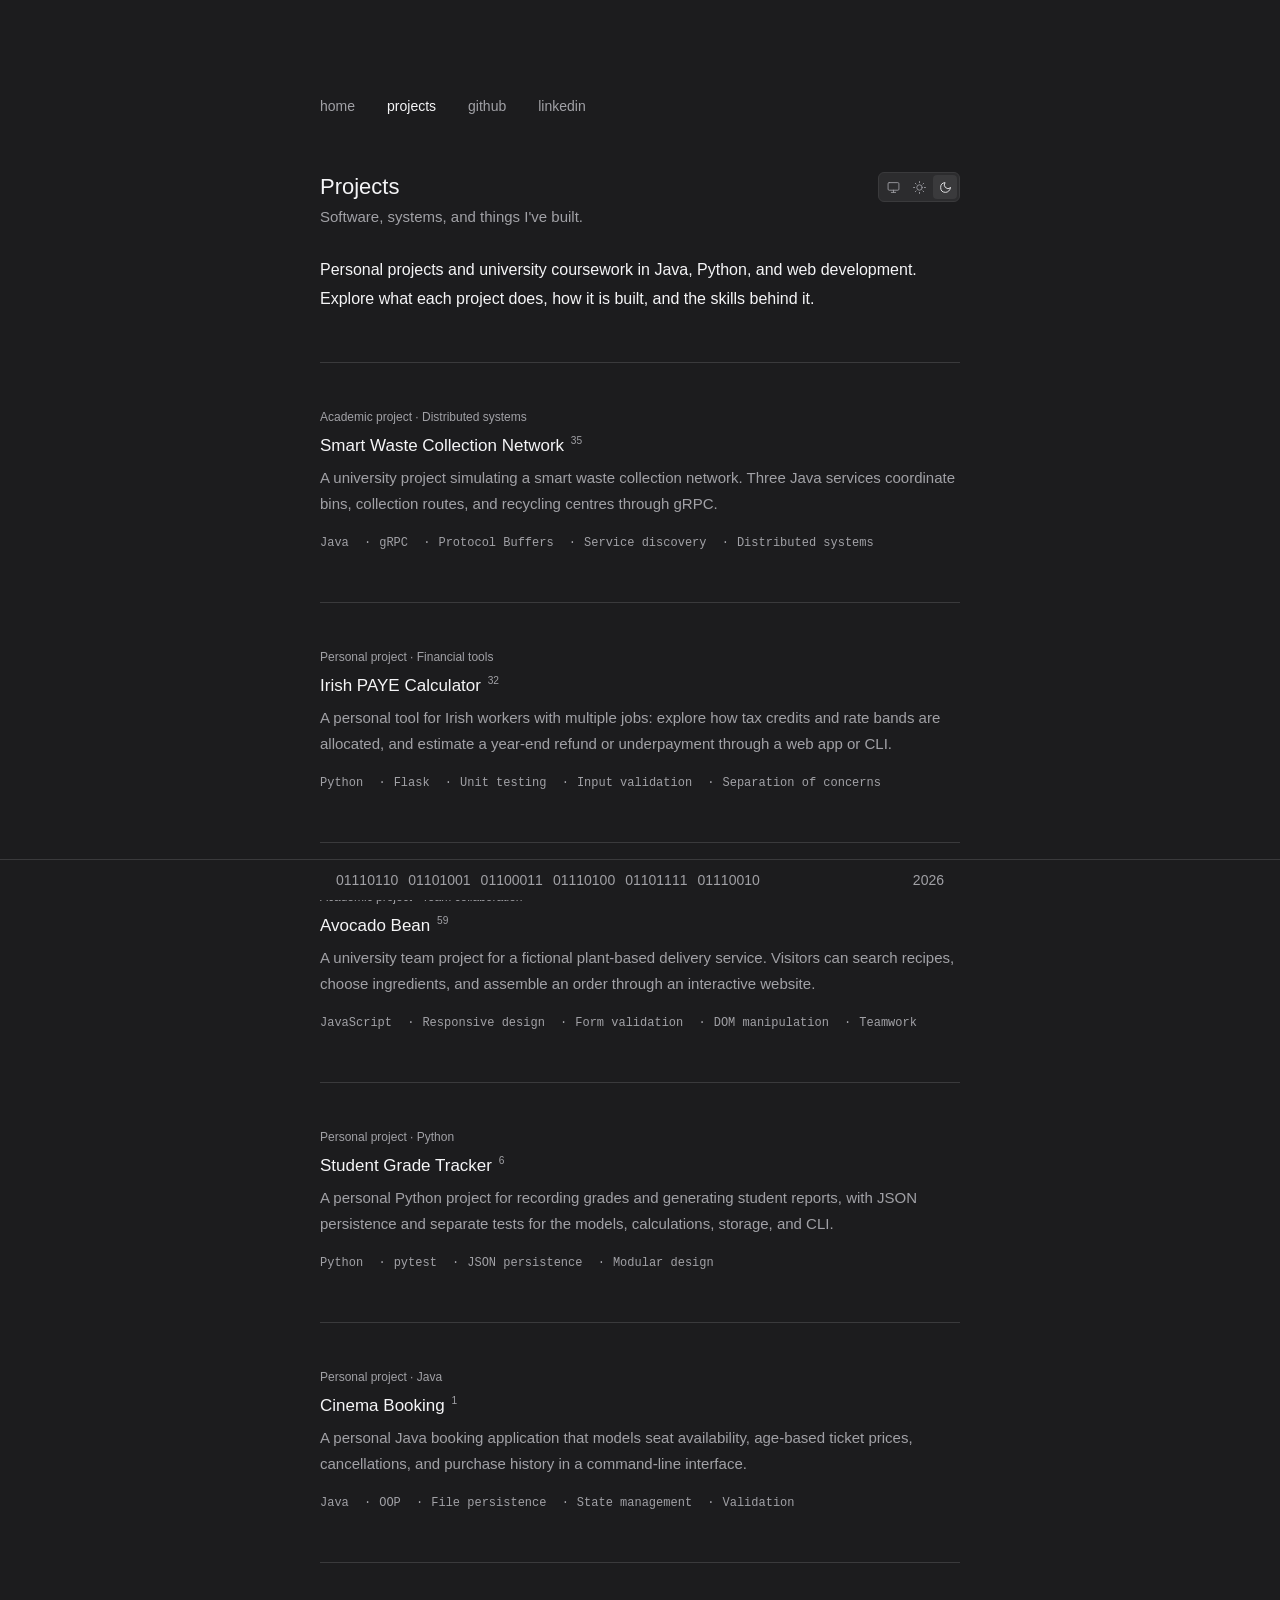
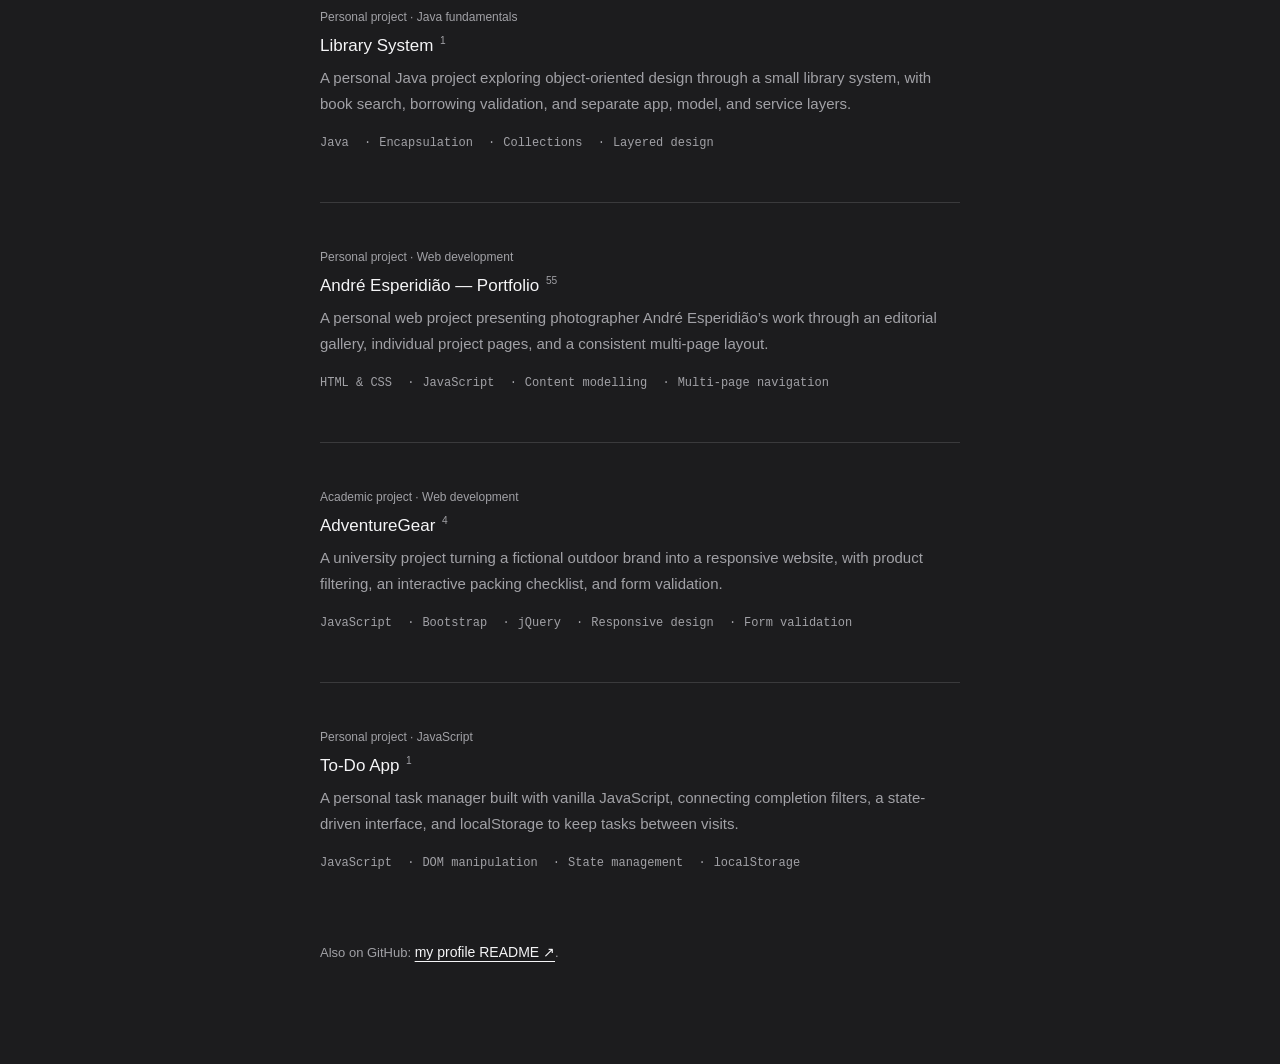
==== commit 531193b9: "feat: implement shared footer with commit counts and update styling" ====
--- a/projects.html
+++ b/projects.html
@@ -7,6 +7,8 @@
   <title>Projects — Victor da Silva</title>
   <meta name="description" content="Projects and software engineering work by Victor da Silva, a computing student in Dublin." />
   <link rel="stylesheet" href="style.css" />
+  <link rel="stylesheet" href="components/footer.css?v=1" />
+  <script src="components/footer.js?v=1" defer></script>
 </head>
 
 <body>
@@ -55,55 +57,55 @@
     <ol class="projects-page-list">
       <li class="project-entry">
         <p class="project-kind">Academic project · Distributed systems</p>
-        <h2><a href="projects/smart-waste-collection-network.html">Smart Waste Collection Network <span aria-hidden="true">→</span></a></h2>
+        <h2><a href="projects/smart-waste-collection-network.html">Smart Waste Collection Network <sup class="commit-count" title="35 commits on the default branch" aria-label="35 commits on the default branch">35</sup></a></h2>
         <p class="project-description">A university project simulating a smart waste collection network. Three Java services coordinate bins, collection routes, and recycling centres through gRPC.</p>
         <ul class="skill-tags" aria-label="Skills practised"><li>Java</li><li>gRPC</li><li>Protocol Buffers</li><li>Service discovery</li><li>Distributed systems</li></ul>
       </li>
       <li class="project-entry">
         <p class="project-kind">Personal project · Financial tools</p>
-        <h2><a href="projects/tax-calculator.html">Irish PAYE Calculator <span aria-hidden="true">→</span></a></h2>
+        <h2><a href="projects/tax-calculator.html">Irish PAYE Calculator <sup class="commit-count" title="32 commits on the default branch" aria-label="32 commits on the default branch">32</sup></a></h2>
         <p class="project-description">A personal tool for Irish workers with multiple jobs: explore how tax credits and rate bands are allocated, and estimate a year-end refund or underpayment through a web app or CLI.</p>
         <ul class="skill-tags" aria-label="Skills practised"><li>Python</li><li>Flask</li><li>Unit testing</li><li>Input validation</li><li>Separation of concerns</li></ul>
       </li>
       <li class="project-entry">
         <p class="project-kind">Academic project · Team collaboration</p>
-        <h2><a href="projects/avocado-bean.html">Avocado Bean <span aria-hidden="true">→</span></a></h2>
+        <h2><a href="projects/avocado-bean.html">Avocado Bean <sup class="commit-count" title="59 commits on the default branch" aria-label="59 commits on the default branch">59</sup></a></h2>
         <p class="project-description">A university team project for a fictional plant-based delivery service. Visitors can search recipes, choose ingredients, and assemble an order through an interactive website.</p>
         <ul class="skill-tags" aria-label="Skills practised"><li>JavaScript</li><li>Responsive design</li><li>Form validation</li><li>DOM manipulation</li><li>Teamwork</li></ul>
       </li>
       <li class="project-entry">
         <p class="project-kind">Personal project · Python</p>
-        <h2><a href="projects/student-grade-tracker.html">Student Grade Tracker <span aria-hidden="true">→</span></a></h2>
+        <h2><a href="projects/student-grade-tracker.html">Student Grade Tracker <sup class="commit-count" title="6 commits on the default branch" aria-label="6 commits on the default branch">6</sup></a></h2>
         <p class="project-description">A personal Python project for recording grades and generating student reports, with JSON persistence and separate tests for the models, calculations, storage, and CLI.</p>
         <ul class="skill-tags" aria-label="Skills practised"><li>Python</li><li>pytest</li><li>JSON persistence</li><li>Modular design</li></ul>
       </li>
       <li class="project-entry">
         <p class="project-kind">Personal project · Java</p>
-        <h2><a href="projects/cinema-oop.html">Cinema Booking <span aria-hidden="true">→</span></a></h2>
+        <h2><a href="projects/cinema-oop.html">Cinema Booking <sup class="commit-count" title="1 commits on the default branch" aria-label="1 commits on the default branch">1</sup></a></h2>
         <p class="project-description">A personal Java booking application that models seat availability, age-based ticket prices, cancellations, and purchase history in a command-line interface.</p>
         <ul class="skill-tags" aria-label="Skills practised"><li>Java</li><li>OOP</li><li>File persistence</li><li>State management</li><li>Validation</li></ul>
       </li>
       <li class="project-entry">
         <p class="project-kind">Personal project · Java fundamentals</p>
-        <h2><a href="projects/library-system.html">Library System <span aria-hidden="true">→</span></a></h2>
+        <h2><a href="projects/library-system.html">Library System <sup class="commit-count" title="1 commits on the default branch" aria-label="1 commits on the default branch">1</sup></a></h2>
         <p class="project-description">A personal Java project exploring object-oriented design through a small library system, with book search, borrowing validation, and separate app, model, and service layers.</p>
         <ul class="skill-tags" aria-label="Skills practised"><li>Java</li><li>Encapsulation</li><li>Collections</li><li>Layered design</li></ul>
       </li>
       <li class="project-entry">
         <p class="project-kind">Personal project · Web development</p>
-        <h2><a href="projects/andre-esperidiao.html">André Esperidião — Portfolio <span aria-hidden="true">→</span></a></h2>
+        <h2><a href="projects/andre-esperidiao.html">André Esperidião — Portfolio <sup class="commit-count" title="55 commits on the default branch" aria-label="55 commits on the default branch">55</sup></a></h2>
         <p class="project-description">A personal web project presenting photographer André Esperidião’s work through an editorial gallery, individual project pages, and a consistent multi-page layout.</p>
         <ul class="skill-tags" aria-label="Skills practised"><li>HTML &amp; CSS</li><li>JavaScript</li><li>Content modelling</li><li>Multi-page navigation</li></ul>
       </li>
       <li class="project-entry">
         <p class="project-kind">Academic project · Web development</p>
-        <h2><a href="projects/adventuregear-website.html">AdventureGear <span aria-hidden="true">→</span></a></h2>
+        <h2><a href="projects/adventuregear-website.html">AdventureGear <sup class="commit-count" title="4 commits on the default branch" aria-label="4 commits on the default branch">4</sup></a></h2>
         <p class="project-description">A university project turning a fictional outdoor brand into a responsive website, with product filtering, an interactive packing checklist, and form validation.</p>
         <ul class="skill-tags" aria-label="Skills practised"><li>JavaScript</li><li>Bootstrap</li><li>jQuery</li><li>Responsive design</li><li>Form validation</li></ul>
       </li>
       <li class="project-entry">
         <p class="project-kind">Personal project · JavaScript</p>
-        <h2><a href="projects/todo-app.html">To-Do App <span aria-hidden="true">→</span></a></h2>
+        <h2><a href="projects/todo-app.html">To-Do App <sup class="commit-count" title="1 commits on the default branch" aria-label="1 commits on the default branch">1</sup></a></h2>
         <p class="project-description">A personal task manager built with vanilla JavaScript, connecting completion filters, a state-driven interface, and localStorage to keep tasks between visits.</p>
         <ul class="skill-tags" aria-label="Skills practised"><li>JavaScript</li><li>DOM manipulation</li><li>State management</li><li>localStorage</li></ul>
       </li>
@@ -112,12 +114,7 @@
 
   </main>
 
-  <footer>
-    <div class="foot-inner">
-      <div class="binary-signature" role="img" aria-label="victor in binary" title="victor"><span aria-hidden="true">01110110</span><span aria-hidden="true">01101001</span><span aria-hidden="true">01100011</span><span aria-hidden="true">01110100</span><span aria-hidden="true">01101111</span><span aria-hidden="true">01110010</span></div>
-      <span class="foot-year" id="foot-year"></span>
-    </div>
-  </footer>
+  <footer data-site-footer aria-label="Site footer"></footer>
 
   <script src="script.js"></script>
 </body>
--- a/style.css
+++ b/style.css
@@ -244,64 +244,6 @@
   color: var(--dim);
   font-size: 20px;
   user-select: none;
-}
-
-/* FOOTER */
-footer {
-  position: fixed;
-  bottom: 0;
-  left: 0;
-  right: 0;
-  background: var(--bg);
-  border-top: 1px solid var(--border);
-  transition: background 0.2s, border-color 0.2s;
-}
-
-.foot-inner {
-  max-width: 640px;
-  margin: 0 auto;
-  padding: var(--sp-1) var(--sp-7);
-  display: flex;
-  align-items: center;
-  justify-content: space-between;
-}
-
-.foot-left {
-  display: flex;
-  align-items: center;
-  gap: var(--sp-1);
-}
-
-.foot-icon {
-  color: var(--dim);
-  display: flex;
-  align-items: center;
-}
-
-.foot-icon svg {
-  width: 13px;
-  height: 13px;
-  fill: none;
-  stroke: currentColor;
-  stroke-width: 1.6;
-  stroke-linecap: round;
-  stroke-linejoin: round;
-}
-
-.foot-link {
-  font-size: 14px;
-  color: var(--muted);
-  text-decoration: none;
-  transition: color 0.1s;
-}
-
-.foot-link:hover {
-  color: var(--text);
-}
-
-.foot-year {
-  font-size: 14px;
-  color: var(--muted);
 }
 
 @media (max-width: 600px) {
@@ -362,24 +304,15 @@
   font-family: var(--mono);
 }
 
-/* A quiet ASCII signature: one byte per letter in “victor”. */
-.binary-signature {
-  display: flex;
-  flex-wrap: wrap;
-  gap: 3px 10px;
-  max-width: 100%;
-  font-family: var(--mono);
-  font-size: 11px;
-  line-height: 1.6;
-  color: var(--muted);
-}
-.foot-inner { gap: 16px; }
-.foot-year { flex-shrink: 0; }
-@media (max-width: 480px) {
-  .binary-signature {
-    display: grid;
-    grid-template-columns: repeat(3, auto);
-    gap: 2px 10px;
-    font-size: 10px;
-  }
-}
+/* Quiet superscript totals, inspired by collection counters. */
+.commit-count {
+  display: inline-block;
+  vertical-align: super;
+  font-family: var(--sans);
+  font-size: 0.6em;
+  font-weight: 400;
+  line-height: 1;
+  color: var(--muted);
+  margin-left: 2px;
+  text-decoration: none;
+}
--- a/components/footer.css
+++ b/components/footer.css
@@ -0,0 +1,43 @@
+[data-site-footer] {
+  position: fixed;
+  inset: auto 0 0;
+  background: var(--bg);
+  border-top: 1px solid var(--border);
+  color: var(--muted);
+  font-family: var(--sans);
+  font-size: 14px;
+  font-weight: 400;
+  line-height: 1.75;
+}
+
+.site-footer-inner {
+  max-width: 640px;
+  margin: 0 auto;
+  padding: 8px 16px;
+  display: flex;
+  align-items: center;
+  justify-content: space-between;
+  gap: 16px;
+}
+
+/* The signature, its bytes, and the year inherit identical text styles. */
+[data-site-footer] span {
+  font: inherit;
+  color: inherit;
+  letter-spacing: normal;
+}
+
+.site-footer-signature {
+  display: flex;
+  flex-wrap: wrap;
+  gap: 2px 10px;
+}
+
+.site-footer-year { flex-shrink: 0; }
+
+@media (max-width: 480px) {
+  .site-footer-signature {
+    display: grid;
+    grid-template-columns: repeat(3, auto);
+  }
+}
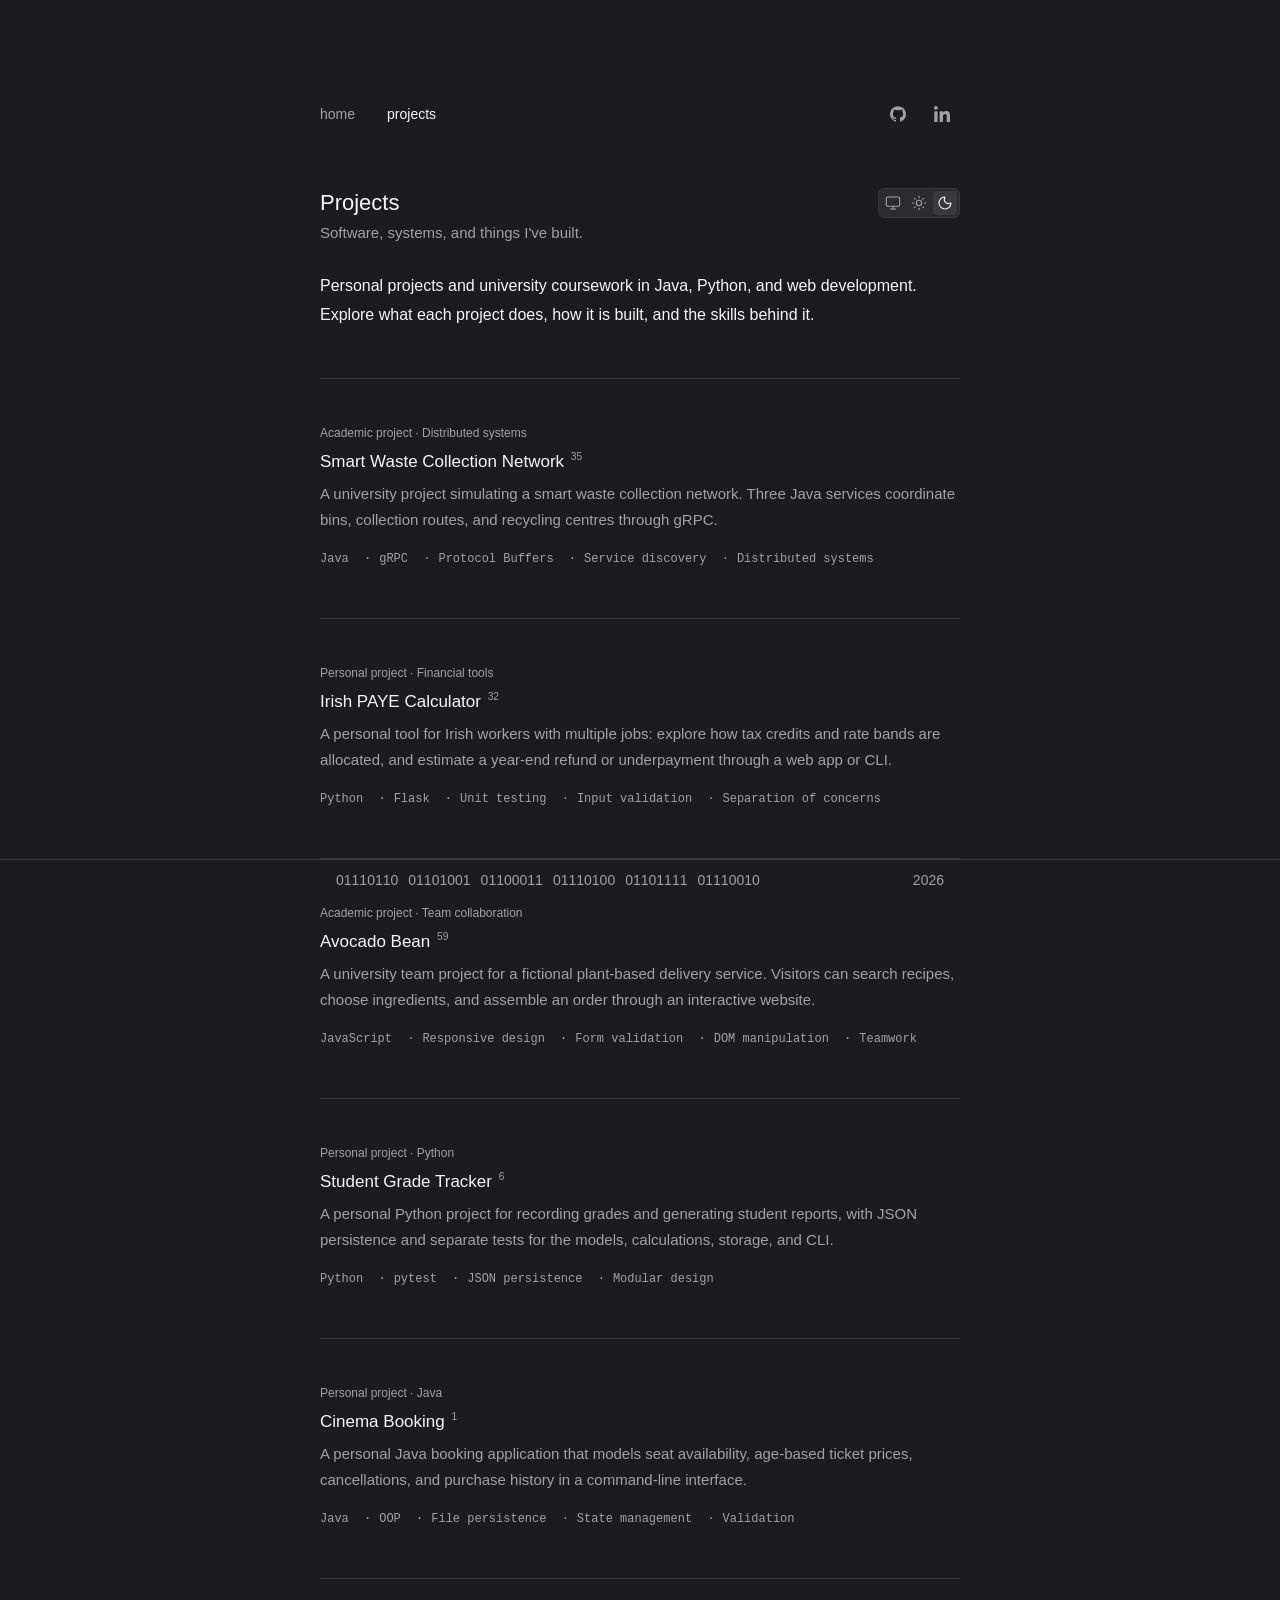
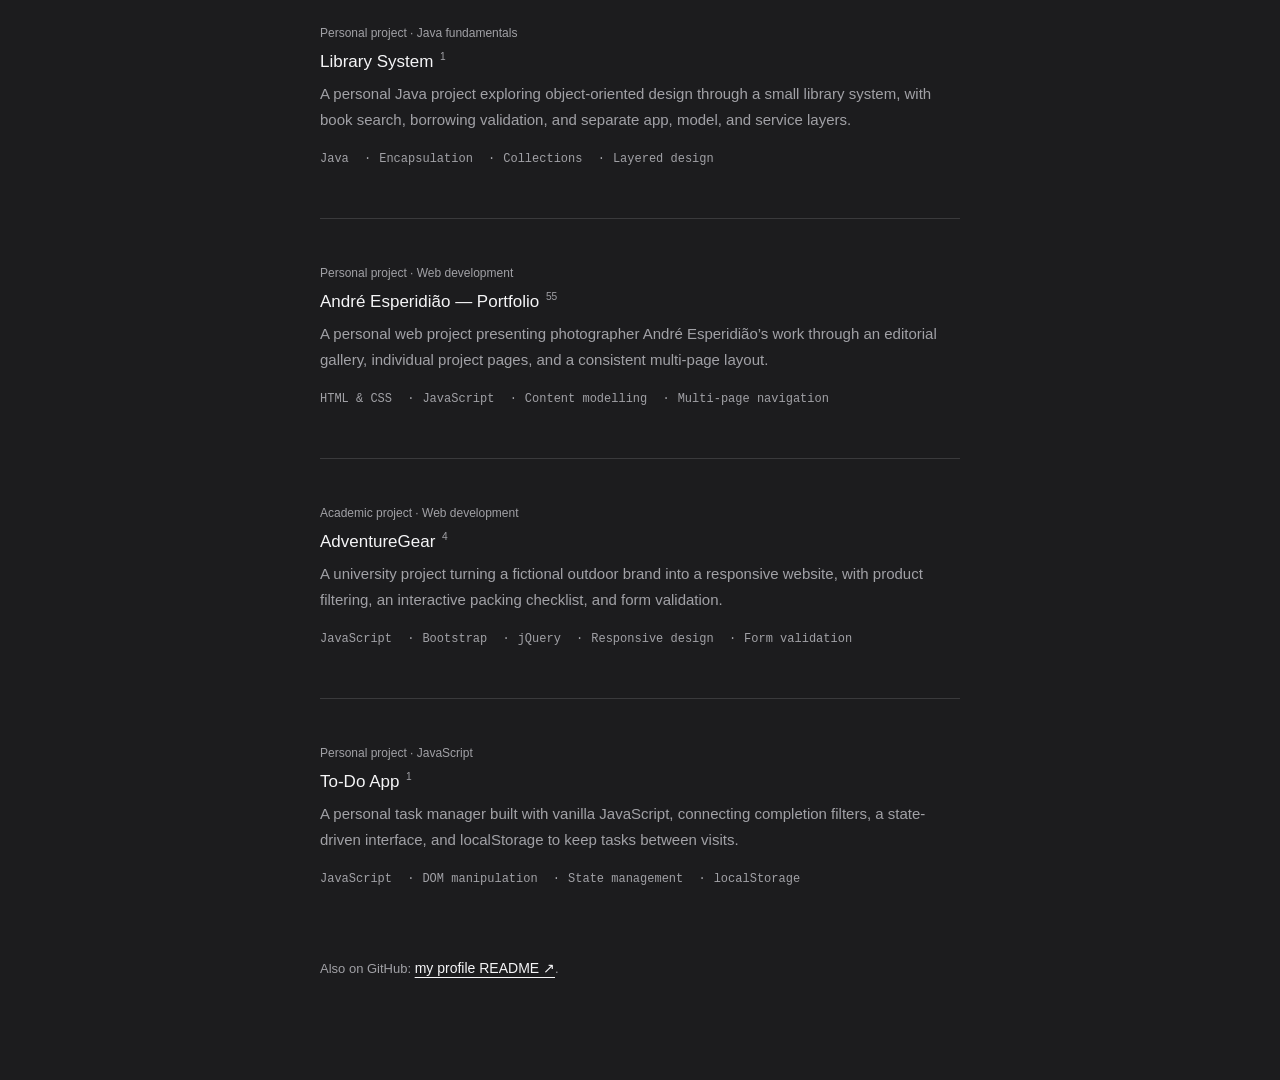
==== commit 60d2ea26: "Refactor social links and theme switcher icons across multiple project pages; update SVG icons for i" ====
--- a/projects.html
+++ b/projects.html
@@ -18,36 +18,69 @@
     <nav aria-label="Main navigation">
       <a href="index.html">home</a>
       <a href="projects.html" class="active" aria-current="page">projects</a>
-      <a href="https://github.com/veckdev" target="_blank" rel="noopener">github</a>
-      <a href="https://www.linkedin.com/in/veck/" target="_blank" rel="noopener">linkedin</a>
+      <div class="social-links">
+        <a class="social-link" href="https://github.com/veckdev" target="_blank" rel="noopener" aria-label="GitHub profile" title="GitHub"><svg viewBox="0 0 24 24" aria-hidden="true" focusable="false"><path d="M12 .3a12 12 0 0 0-3.79 23.39c.6.11.82-.26.82-.58v-2.23c-3.34.73-4.04-1.42-4.04-1.42-.55-1.39-1.34-1.76-1.34-1.76-1.09-.75.08-.73.08-.73 1.2.08 1.84 1.23 1.84 1.23 1.07 1.83 2.81 1.3 3.49.99.11-.77.42-1.3.76-1.6-2.67-.3-5.47-1.34-5.47-5.93 0-1.31.47-2.38 1.24-3.22-.13-.3-.54-1.52.12-3.18 0 0 1.01-.32 3.3 1.23a11.52 11.52 0 0 1 6 0c2.29-1.55 3.3-1.23 3.3-1.23.66 1.66.25 2.88.12 3.18.77.84 1.24 1.91 1.24 3.22 0 4.6-2.81 5.62-5.49 5.92.43.37.82 1.1.82 2.22v3.3c0 .32.22.69.83.57A12 12 0 0 0 12 .3Z"/></svg></a>
+        <a class="social-link" href="https://www.linkedin.com/in/veck/" target="_blank" rel="noopener" aria-label="LinkedIn profile" title="LinkedIn"><svg viewBox="0 0 24 24" aria-hidden="true" focusable="false"><path d="M5.37 24H.4V7.98h4.97V24ZM2.88 5.8a2.9 2.9 0 1 1 0-5.8 2.9 2.9 0 0 1 0 5.8ZM24 24h-4.97v-7.8c0-1.86-.04-4.25-2.59-4.25-2.59 0-2.99 2.02-2.99 4.12V24H8.48V7.98h4.77v2.19h.07c.67-1.26 2.29-2.59 4.71-2.59 5.04 0 5.97 3.32 5.97 7.63V24Z"/></svg></a>
+      </div>
     </nav>
 
     <div class="header-row">
       <h1>Projects</h1>
       <div class="theme-sw">
         <button class="th-btn" data-mode="system" aria-label="System theme" aria-pressed="false" title="System">
-          <svg viewBox="0 0 24 24">
-            <rect x="2" y="3" width="20" height="14" rx="2" />
-            <path d="M8 21h8M12 17v4" />
-          </svg>
+          <svg aria-hidden="true" focusable="false"
+  xmlns="http://www.w3.org/2000/svg"
+  width="24"
+  height="24"
+  viewBox="0 0 24 24"
+  fill="none"
+  stroke="currentColor"
+  stroke-width="2"
+  stroke-linecap="round"
+  stroke-linejoin="round"
+>
+  <rect width="20" height="14" x="2" y="3" rx="2" />
+  <line x1="8" x2="16" y1="21" y2="21" />
+  <line x1="12" x2="12" y1="17" y2="21" />
+</svg>
         </button>
         <button class="th-btn" data-mode="light" aria-label="Light theme" aria-pressed="false" title="Light">
-          <svg viewBox="0 0 24 24">
-            <circle cx="12" cy="12" r="5" />
-            <line x1="12" y1="1" x2="12" y2="3" />
-            <line x1="12" y1="21" x2="12" y2="23" />
-            <line x1="4.22" y1="4.22" x2="5.64" y2="5.64" />
-            <line x1="18.36" y1="18.36" x2="19.78" y2="19.78" />
-            <line x1="1" y1="12" x2="3" y2="12" />
-            <line x1="21" y1="12" x2="23" y2="12" />
-            <line x1="4.22" y1="19.78" x2="5.64" y2="18.36" />
-            <line x1="18.36" y1="5.64" x2="19.78" y2="4.22" />
-          </svg>
+          <svg aria-hidden="true" focusable="false"
+  xmlns="http://www.w3.org/2000/svg"
+  width="24"
+  height="24"
+  viewBox="0 0 24 24"
+  fill="none"
+  stroke="currentColor"
+  stroke-width="2"
+  stroke-linecap="round"
+  stroke-linejoin="round"
+>
+  <circle cx="12" cy="12" r="4" />
+  <path d="M12 2v2" />
+  <path d="M12 20v2" />
+  <path d="m4.93 4.93 1.41 1.41" />
+  <path d="m17.66 17.66 1.41 1.41" />
+  <path d="M2 12h2" />
+  <path d="M20 12h2" />
+  <path d="m6.34 17.66-1.41 1.41" />
+  <path d="m19.07 4.93-1.41 1.41" />
+</svg>
         </button>
         <button class="th-btn active" data-mode="dark" aria-label="Dark theme" aria-pressed="false" title="Dark">
-          <svg viewBox="0 0 24 24">
-            <path d="M21 12.79A9 9 0 1111.21 3 7 7 0 0021 12.79z" />
-          </svg>
+          <svg aria-hidden="true" focusable="false"
+  xmlns="http://www.w3.org/2000/svg"
+  width="24"
+  height="24"
+  viewBox="0 0 24 24"
+  fill="none"
+  stroke="currentColor"
+  stroke-width="2"
+  stroke-linecap="round"
+  stroke-linejoin="round"
+>
+  <path d="M20.985 12.486a9 9 0 1 1-9.473-9.472c.405-.022.617.46.402.803a6 6 0 0 0 8.268 8.268c.344-.215.825-.004.803.401" />
+</svg>
         </button>
       </div>
     </div>
--- a/style.css
+++ b/style.css
@@ -134,8 +134,8 @@
 }
 
 .th-btn svg {
-  width: 13px;
-  height: 13px;
+  width: 16px;
+  height: 16px;
   fill: none;
   stroke: currentColor;
   stroke-width: 1.6;
@@ -266,7 +266,6 @@
 }
 .skip-link { position: absolute; top: -100px; padding: 8px; background: var(--bg); }
 .skip-link:focus { top: 12px; }
-.explore-link { margin-top: 32px; }
 .projects-page-list { list-style: none; margin-top: 48px; }
 .project-entry { padding: 44px 0 48px; border-top: 1px solid var(--border); }
 .project-kind { color: var(--muted); font-size: 12px; margin-bottom: 5px; }
@@ -316,3 +315,13 @@
   margin-left: 2px;
   text-decoration: none;
 }
+
+/* Keep internal navigation readable and social profiles visually separate. */
+nav { align-items: center; }
+.social-links { display: flex; align-items: center; gap: 8px; margin-left: auto; }
+.social-link { display: inline-flex; align-items: center; justify-content: center; width: 36px; height: 36px; }
+.social-link svg { width: 16px; height: 16px; fill: currentColor; }
+@media (pointer: coarse) {
+  .social-link { width: 44px; height: 44px; }
+  .th-btn { min-width: 32px; min-height: 36px; }
+}
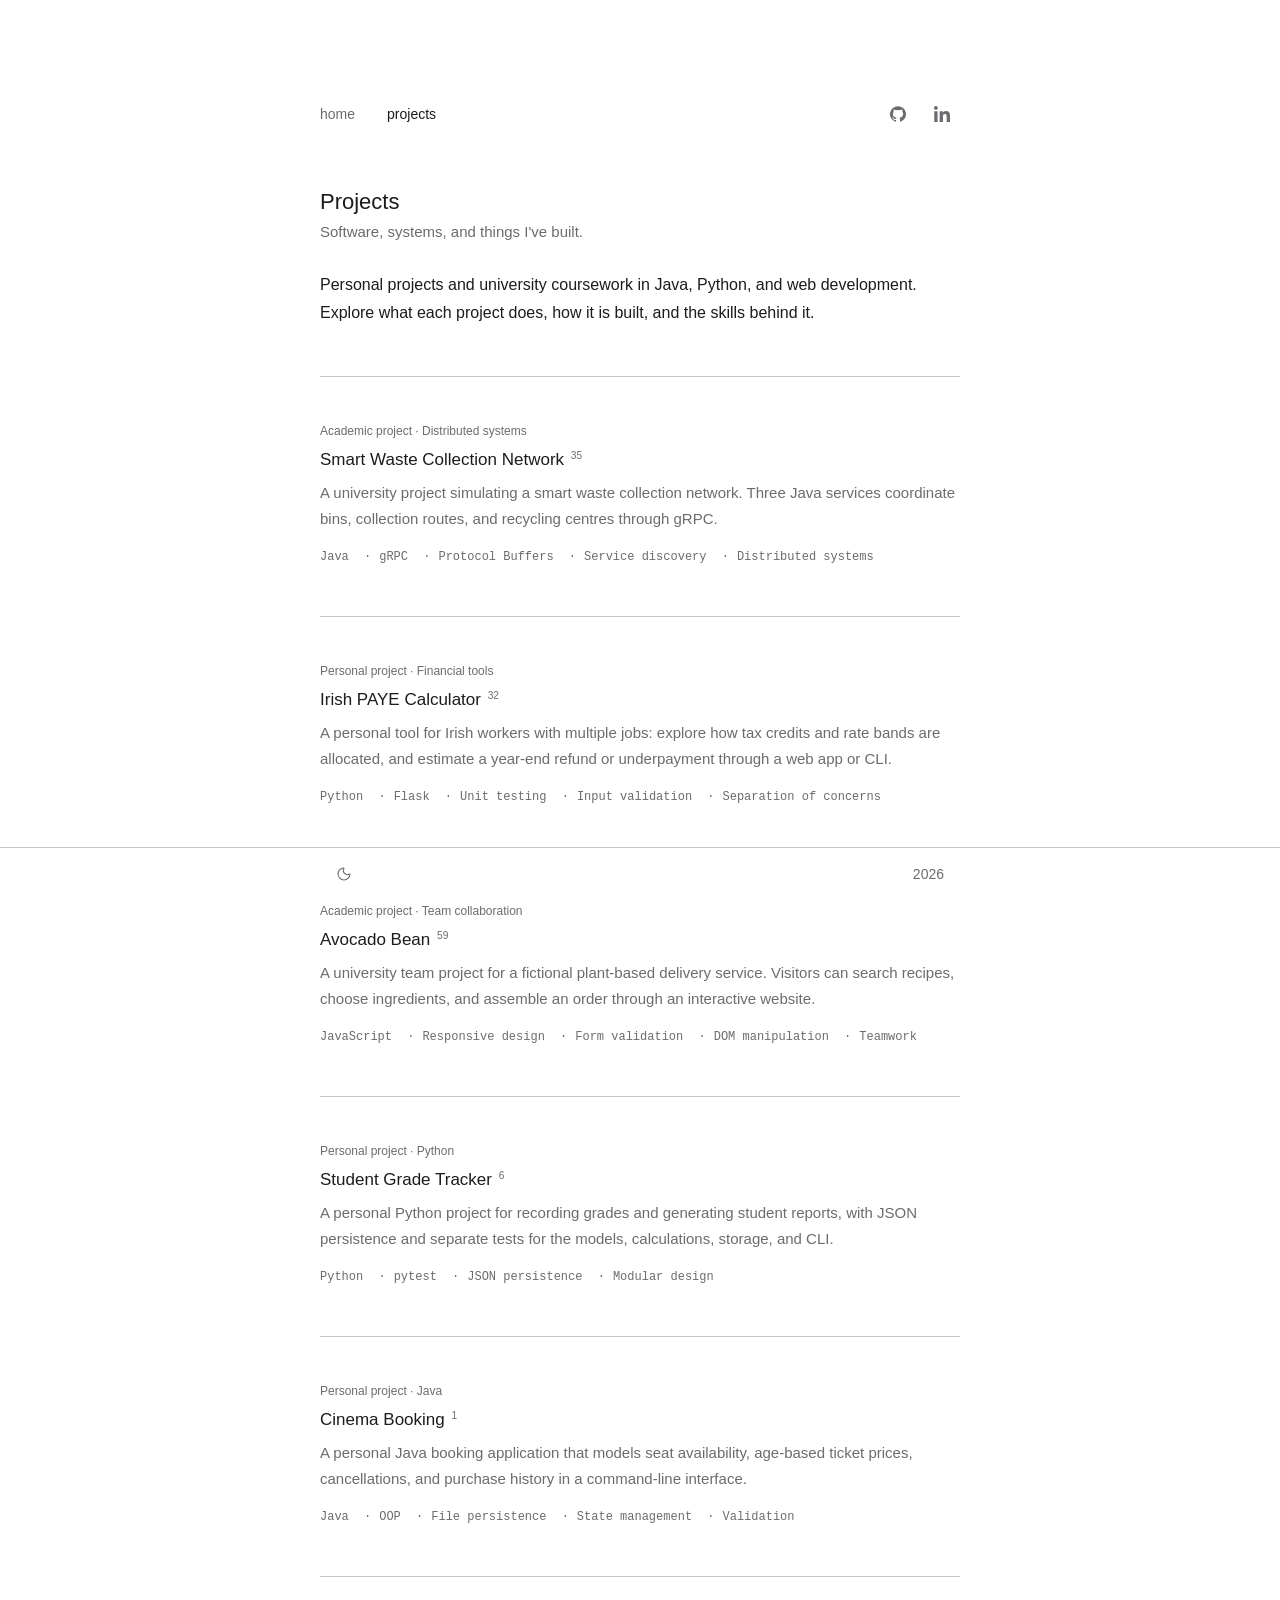
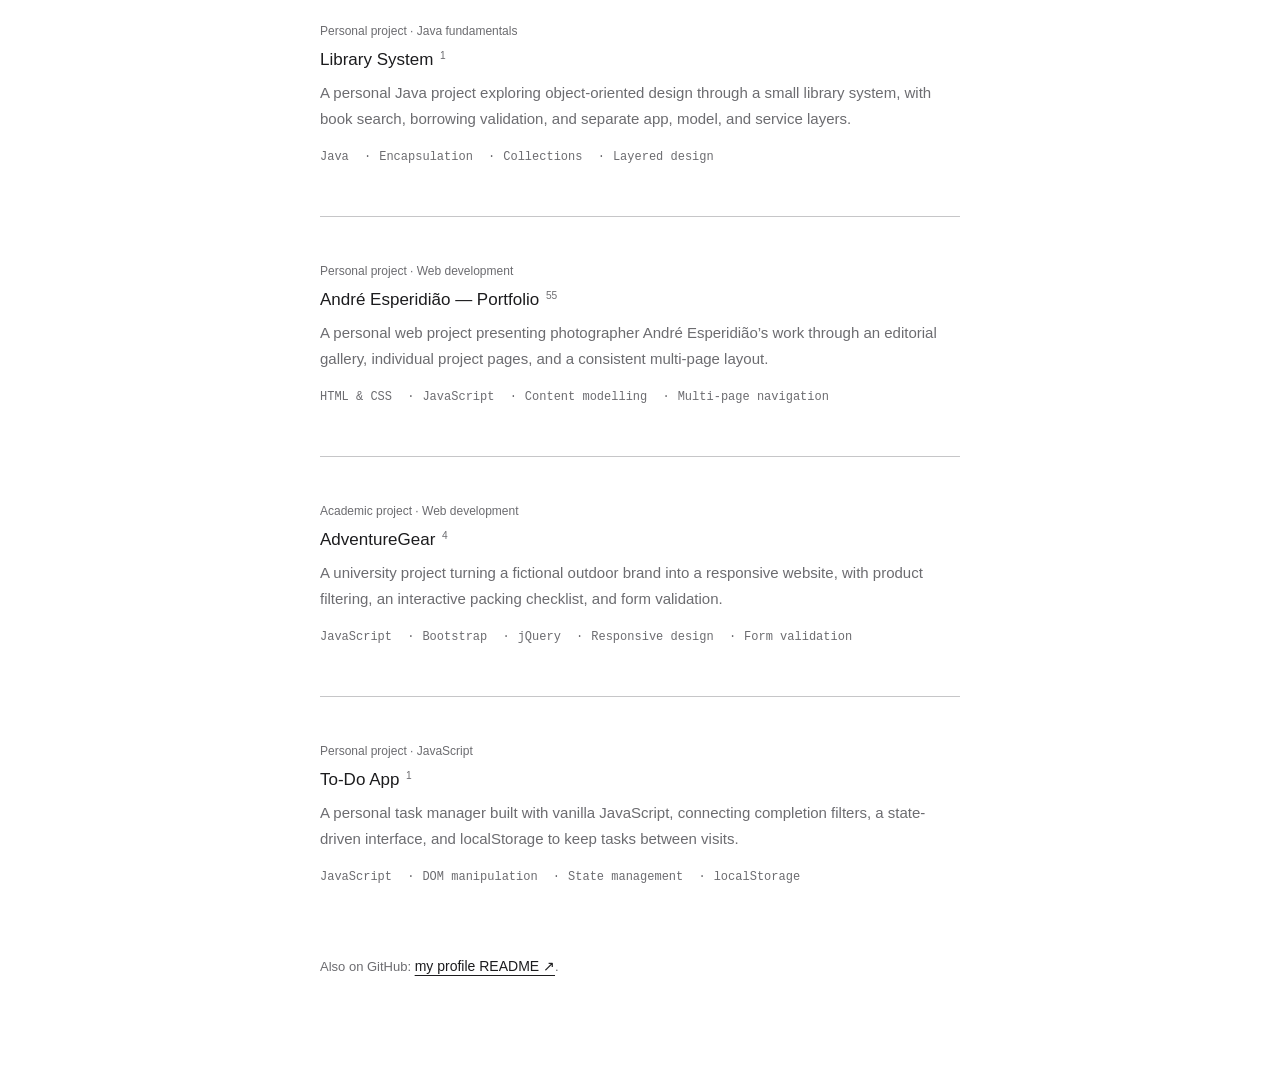
==== commit a139b06e: "Update footer styles and scripts across multiple project pages; remove theme switcher buttons and ad" ====
--- a/projects.html
+++ b/projects.html
@@ -7,8 +7,8 @@
   <title>Projects — Victor da Silva</title>
   <meta name="description" content="Projects and software engineering work by Victor da Silva, a computing student in Dublin." />
   <link rel="stylesheet" href="style.css" />
-  <link rel="stylesheet" href="components/footer.css?v=1" />
-  <script src="components/footer.js?v=1" defer></script>
+  <link rel="stylesheet" href="components/footer.css?v=3" />
+  <script src="components/footer.js?v=2" defer></script>
 </head>
 
 <body>
@@ -26,63 +26,6 @@
 
     <div class="header-row">
       <h1>Projects</h1>
-      <div class="theme-sw">
-        <button class="th-btn" data-mode="system" aria-label="System theme" aria-pressed="false" title="System">
-          <svg aria-hidden="true" focusable="false"
-  xmlns="http://www.w3.org/2000/svg"
-  width="24"
-  height="24"
-  viewBox="0 0 24 24"
-  fill="none"
-  stroke="currentColor"
-  stroke-width="2"
-  stroke-linecap="round"
-  stroke-linejoin="round"
->
-  <rect width="20" height="14" x="2" y="3" rx="2" />
-  <line x1="8" x2="16" y1="21" y2="21" />
-  <line x1="12" x2="12" y1="17" y2="21" />
-</svg>
-        </button>
-        <button class="th-btn" data-mode="light" aria-label="Light theme" aria-pressed="false" title="Light">
-          <svg aria-hidden="true" focusable="false"
-  xmlns="http://www.w3.org/2000/svg"
-  width="24"
-  height="24"
-  viewBox="0 0 24 24"
-  fill="none"
-  stroke="currentColor"
-  stroke-width="2"
-  stroke-linecap="round"
-  stroke-linejoin="round"
->
-  <circle cx="12" cy="12" r="4" />
-  <path d="M12 2v2" />
-  <path d="M12 20v2" />
-  <path d="m4.93 4.93 1.41 1.41" />
-  <path d="m17.66 17.66 1.41 1.41" />
-  <path d="M2 12h2" />
-  <path d="M20 12h2" />
-  <path d="m6.34 17.66-1.41 1.41" />
-  <path d="m19.07 4.93-1.41 1.41" />
-</svg>
-        </button>
-        <button class="th-btn active" data-mode="dark" aria-label="Dark theme" aria-pressed="false" title="Dark">
-          <svg aria-hidden="true" focusable="false"
-  xmlns="http://www.w3.org/2000/svg"
-  width="24"
-  height="24"
-  viewBox="0 0 24 24"
-  fill="none"
-  stroke="currentColor"
-  stroke-width="2"
-  stroke-linecap="round"
-  stroke-linejoin="round"
->
-  <path d="M20.985 12.486a9 9 0 1 1-9.473-9.472c.405-.022.617.46.402.803a6 6 0 0 0 8.268 8.268c.344-.215.825-.004.803.401" />
-</svg>
-        </button>
-      </div>
     </div>
 
     <p class="subtitle">Software, systems, and things I've built.</p>
@@ -149,7 +92,7 @@
 
   <footer data-site-footer aria-label="Site footer"></footer>
 
-  <script src="script.js"></script>
+  <script src="script.js?v=2"></script>
 </body>
 
 </html>
--- a/style.css
+++ b/style.css
@@ -98,51 +98,6 @@
   color: var(--text);
 }
 
-/* THEME SWITCHER */
-.theme-sw {
-  display: flex;
-  align-items: center;
-  gap: var(--sp-3);
-  background: var(--surface);
-  border: 1px solid var(--border);
-  border-radius: var(--r2);
-  padding: var(--sp-3);
-  transition: background 0.2s, border-color 0.2s;
-}
-
-.th-btn {
-  width: 24px;
-  height: 24px;
-  display: flex;
-  align-items: center;
-  justify-content: center;
-  border-radius: var(--r1);
-  border: none;
-  background: transparent;
-  color: var(--muted);
-  cursor: pointer;
-  transition: background 0.1s, color 0.1s;
-}
-
-.th-btn:hover {
-  color: var(--text);
-}
-
-.th-btn.active {
-  background: var(--border);
-  color: var(--text);
-}
-
-.th-btn svg {
-  width: 16px;
-  height: 16px;
-  fill: none;
-  stroke: currentColor;
-  stroke-width: 1.6;
-  stroke-linecap: round;
-  stroke-linejoin: round;
-}
-
 /* SUBTITLE */
 .subtitle {
   font-size: 15px;
@@ -259,7 +214,6 @@
 
 nav { flex-wrap: wrap; row-gap: 16px; }
 .header-row { gap: 20px; }
-.theme-sw { flex-shrink: 0; }
 a:focus-visible, button:focus-visible {
   outline: 2px solid var(--text);
   outline-offset: 5px;
@@ -323,5 +277,4 @@
 .social-link svg { width: 16px; height: 16px; fill: currentColor; }
 @media (pointer: coarse) {
   .social-link { width: 44px; height: 44px; }
-  .th-btn { min-width: 32px; min-height: 36px; }
-}
+}
--- a/components/footer.css
+++ b/components/footer.css
@@ -20,24 +20,30 @@
   gap: 16px;
 }
 
-/* The signature, its bytes, and the year inherit identical text styles. */
-[data-site-footer] span {
-  font: inherit;
+/* A single unboxed control; both icons are decorative. */
+.theme-toggle {
+  display: inline-flex;
+  align-items: center;
+  justify-content: center;
+  width: 36px;
+  height: 36px;
+  margin-left: -10px;
+  border: 0;
+  background: transparent;
   color: inherit;
-  letter-spacing: normal;
+  cursor: pointer;
 }
-
-.site-footer-signature {
-  display: flex;
-  flex-wrap: wrap;
-  gap: 2px 10px;
-}
+.theme-toggle:hover { color: var(--text); }
+.theme-toggle:focus-visible { outline: 2px solid var(--text); outline-offset: 2px; }
+.theme-toggle span { display: flex; }
+.theme-toggle svg { width: 16px; height: 16px; stroke-width: 1.6; }
+[data-theme="dark"] .theme-icon-moon,
+[data-theme="light"] .theme-icon-sun { display: none; }
 
 .site-footer-year { flex-shrink: 0; }
 
-@media (max-width: 480px) {
-  .site-footer-signature {
-    display: grid;
-    grid-template-columns: repeat(3, auto);
+@media (max-width: 600px) {
+  [data-site-footer] {
+    display: none;
   }
 }
